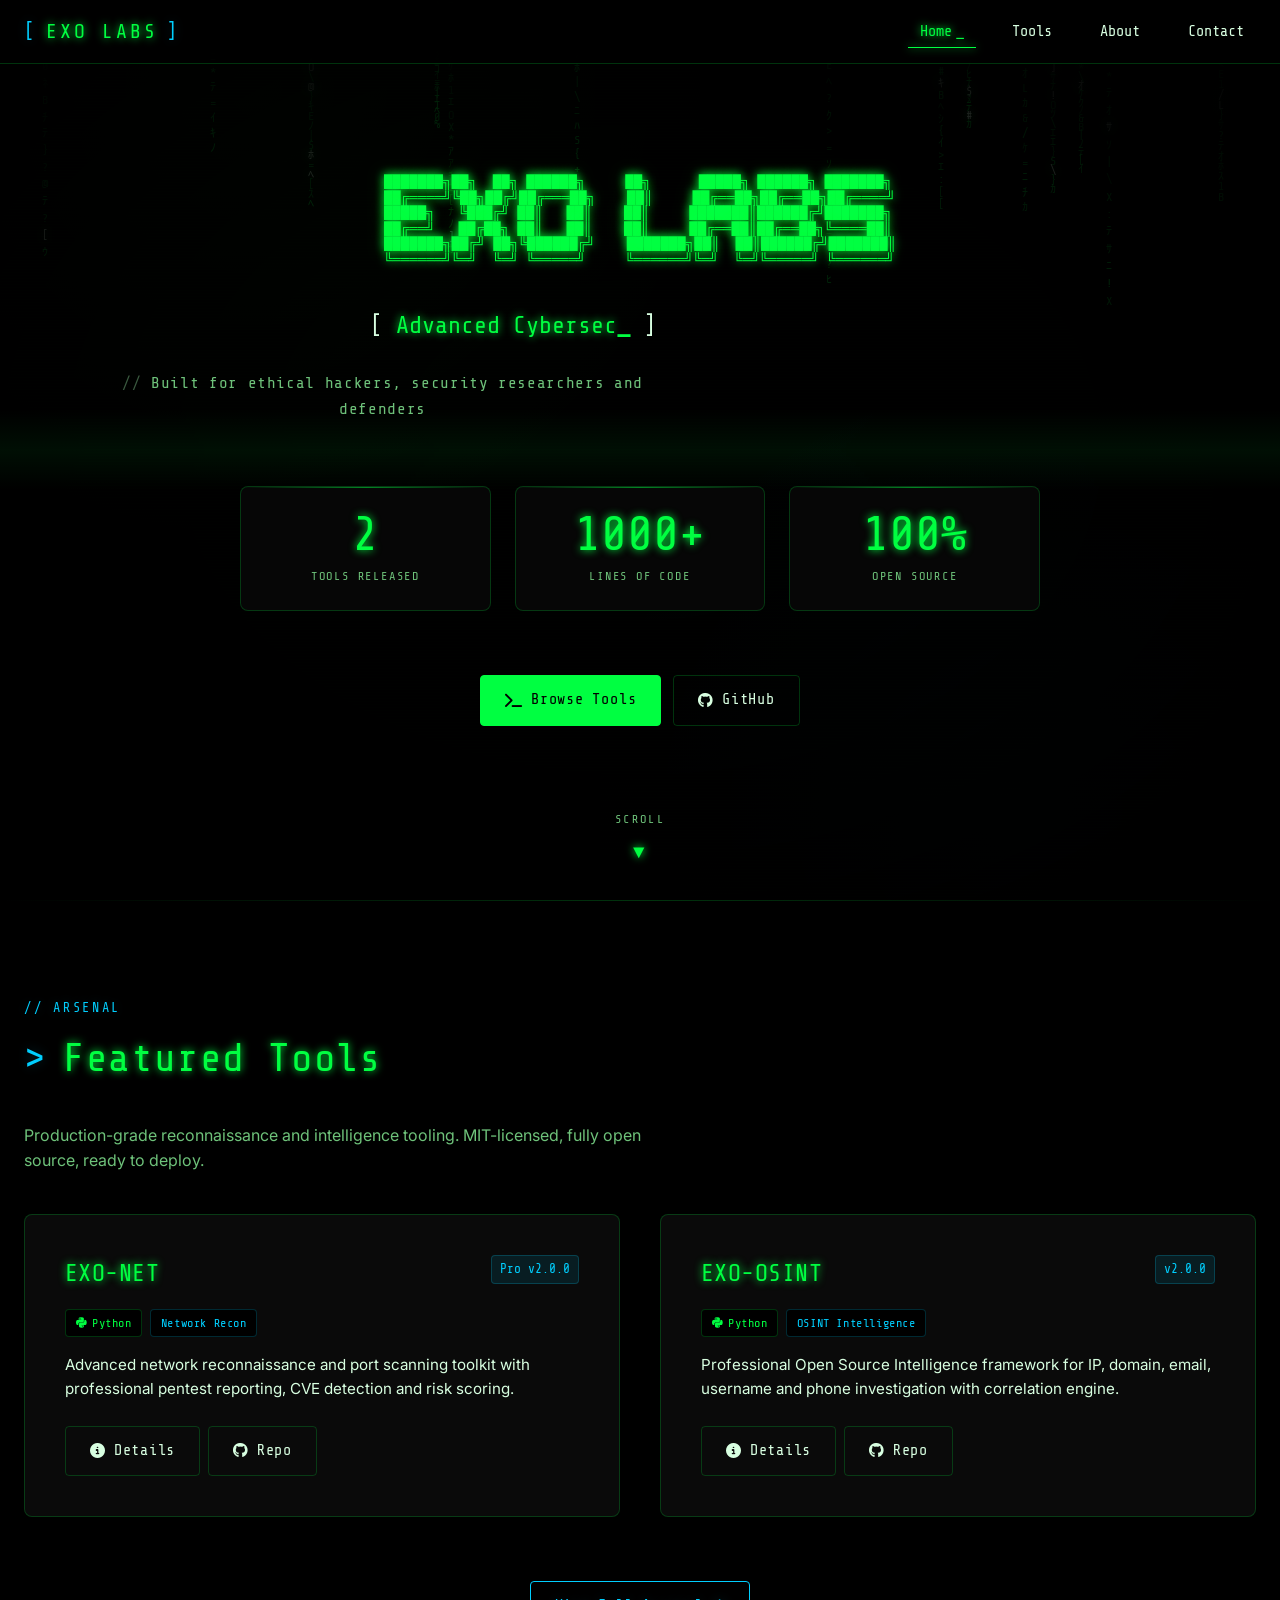
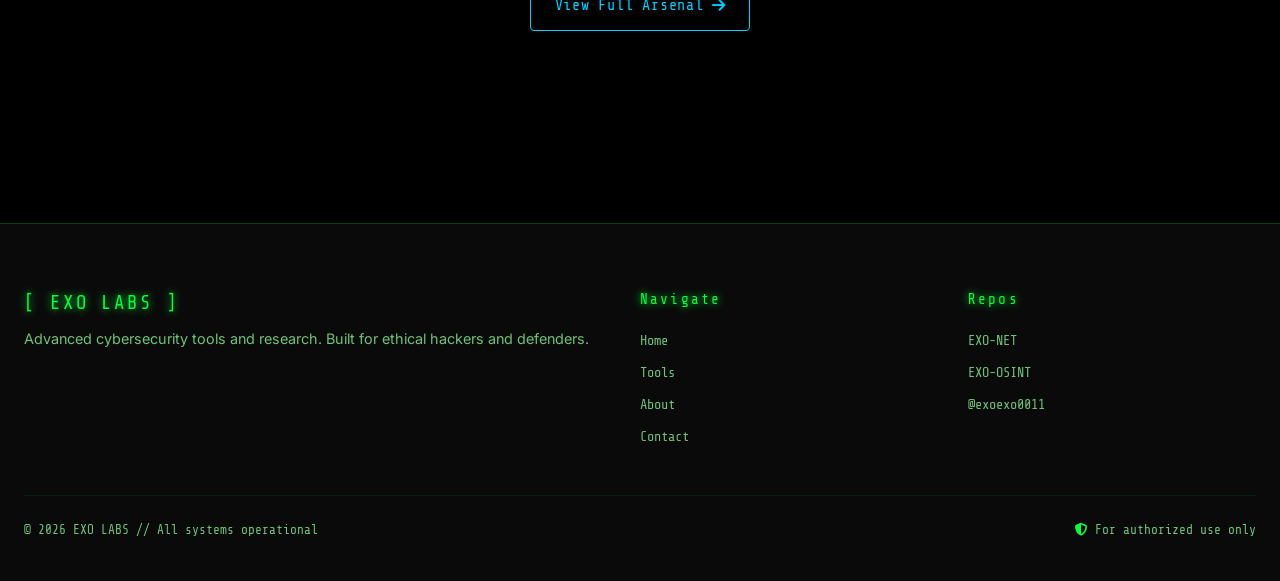
==== index.html @ 73e5dd17 "Initial commit: EXO LABS cybersecurity tools showcase - 4-page static site (index, tools, about, con" ====
<!DOCTYPE html>
<html lang="en">
<head>
  <meta charset="UTF-8" />
  <meta name="viewport" content="width=device-width, initial-scale=1.0" />
  <meta name="description" content="EXO LABS — Advanced cybersecurity tools and research. Open-source pentest, recon and OSINT tooling for ethical hackers and defenders." />
  <meta name="theme-color" content="#000000" />
  <meta name="author" content="EXO LABS" />

  <!-- Open Graph -->
  <meta property="og:title" content="EXO LABS // Advanced Cybersecurity Tools" />
  <meta property="og:description" content="Professional open-source security tools for ethical hackers, researchers and defenders." />
  <meta property="og:type" content="website" />

  <title>EXO LABS // Advanced Cybersecurity Tools &amp; Research</title>

  <!-- Fonts -->
  <link rel="preconnect" href="https://fonts.googleapis.com" />
  <link rel="preconnect" href="https://fonts.gstatic.com" crossorigin />
  <link href="https://fonts.googleapis.com/css2?family=Share+Tech+Mono&family=Inter:wght@400;500;600&display=swap" rel="stylesheet" />

  <!-- Font Awesome -->
  <link rel="stylesheet" href="https://cdnjs.cloudflare.com/ajax/libs/font-awesome/6.5.1/css/all.min.css" />

  <!-- Stylesheets -->
  <link rel="stylesheet" href="css/style.css" />
  <link rel="stylesheet" href="css/animations.css" />
  <link rel="stylesheet" href="css/responsive.css" />

  <link rel="icon" href="data:image/svg+xml,%3Csvg xmlns='http://www.w3.org/2000/svg' viewBox='0 0 100 100'%3E%3Ctext y='.9em' font-size='90' fill='%2300ff41'%3E%E2%96%A0%3C/text%3E%3C/svg%3E" />
</head>
<body data-page="home">

  <!-- Scroll progress -->
  <div class="scroll-progress" id="scroll-progress"></div>

  <!-- Navigation -->
  <nav class="nav" id="nav" aria-label="Primary">
    <div class="nav-container">
      <a href="index.html" class="nav-logo" aria-label="EXO LABS home">
        <span class="bracket">[</span>EXO LABS<span class="bracket">]</span>
      </a>
      <button class="nav-toggle" id="nav-toggle" aria-label="Toggle navigation menu" aria-expanded="false" aria-controls="nav-links">
        <span></span><span></span><span></span>
      </button>
      <ul class="nav-links" id="nav-links" role="menubar">
        <li role="none"><a href="index.html" class="nav-link active" role="menuitem">Home</a></li>
        <li role="none"><a href="tools.html" class="nav-link" role="menuitem">Tools</a></li>
        <li role="none"><a href="about.html" class="nav-link" role="menuitem">About</a></li>
        <li role="none"><a href="contact.html" class="nav-link" role="menuitem">Contact</a></li>
      </ul>
    </div>
  </nav>

  <main>
    <!-- HERO -->
    <section class="hero" aria-labelledby="hero-heading">
      <canvas id="matrix-canvas" aria-hidden="true"></canvas>
      <div class="hero-overlay" aria-hidden="true"></div>

      <div class="hero-content">
        <h1 class="visually-hidden" id="hero-heading" style="position:absolute;width:1px;height:1px;overflow:hidden;clip:rect(0 0 0 0);">EXO LABS — Advanced Cybersecurity Tools and Research</h1>

        <pre class="ascii-logo slide-up" aria-hidden="true">
███████╗██╗  ██╗ ██████╗     ██╗      █████╗ ██████╗ ███████╗
██╔════╝╚██╗██╔╝██╔═══██╗    ██║     ██╔══██╗██╔══██╗██╔════╝
█████╗   ╚███╔╝ ██║   ██║    ██║     ███████║██████╔╝███████╗
██╔══╝   ██╔██╗ ██║   ██║    ██║     ██╔══██║██╔══██╗╚════██║
███████╗██╔╝ ██╗╚██████╔╝    ███████╗██║  ██║██████╔╝███████║
╚══════╝╚═╝  ╚═╝ ╚═════╝     ╚══════╝╚═╝  ╚═╝╚═════╝ ╚══════╝</pre>

        <h2 class="ascii-logo-fallback" aria-hidden="true">EXO LABS</h2>

        <p class="hero-tagline slide-up delay-2">
          [&nbsp;<span class="typed-text" data-typed data-text="Advanced Cybersecurity Tools &amp; Research"></span><span class="cursor">_</span>&nbsp;]
        </p>

        <p class="hero-subtagline slide-up delay-3">
          <span class="comment">//</span> Built for ethical hackers, security researchers and defenders
        </p>

        <div class="stats slide-up delay-4" role="list">
          <div class="stat" role="listitem">
            <span class="stat-value" data-counter data-target="2" data-suffix="">0</span>
            <span class="stat-label">Tools Released</span>
          </div>
          <div class="stat" role="listitem">
            <span class="stat-value" data-counter data-target="1000" data-suffix="+">0</span>
            <span class="stat-label">Lines of Code</span>
          </div>
          <div class="stat" role="listitem">
            <span class="stat-value" data-counter data-target="100" data-suffix="%">0</span>
            <span class="stat-label">Open Source</span>
          </div>
        </div>

        <div class="slide-up delay-5" style="display:flex; gap:0.75rem; justify-content:center; flex-wrap:wrap;">
          <a href="tools.html" class="btn btn-primary">
            <i class="fa-solid fa-terminal" aria-hidden="true"></i> Browse Tools
          </a>
          <a href="https://github.com/exoexo0011" target="_blank" rel="noopener noreferrer" class="btn btn-ghost">
            <i class="fa-brands fa-github" aria-hidden="true"></i> GitHub
          </a>
        </div>
      </div>

      <a href="#featured" class="scroll-indicator" aria-label="Scroll to featured tools">
        Scroll
        <span class="scroll-indicator-arrow" aria-hidden="true">▼</span>
      </a>
    </section>

    <div class="section-divider"></div>

    <!-- FEATURED TOOLS -->
    <section class="featured-tools" id="featured" aria-labelledby="featured-heading">
      <div class="container">
        <span class="section-eyebrow reveal">// Arsenal</span>
        <h2 class="section-title reveal" id="featured-heading">Featured Tools</h2>
        <p class="reveal" style="color:var(--text-muted); margin-bottom: var(--space-lg);">
          Production-grade reconnaissance and intelligence tooling. MIT-licensed, fully open source, ready to deploy.
        </p>

        <div class="featured-grid">
          <article class="featured-card reveal delay-1">
            <div class="featured-card-header">
              <h3 class="featured-card-title">EXO-NET</h3>
              <span class="featured-card-version">Pro v2.0.0</span>
            </div>
            <div class="tool-badges" style="margin-bottom: var(--space-sm);">
              <span class="badge badge-primary"><i class="fa-brands fa-python" aria-hidden="true"></i> Python</span>
              <span class="badge badge-secondary">Network Recon</span>
            </div>
            <p class="featured-card-desc">
              Advanced network reconnaissance and port scanning toolkit with professional pentest reporting, CVE detection and risk scoring.
            </p>
            <div style="display:flex; gap:0.5rem; flex-wrap:wrap;">
              <a class="btn btn-ghost" href="tools.html#exo-net">
                <i class="fa-solid fa-circle-info" aria-hidden="true"></i> Details
              </a>
              <a class="btn btn-ghost" href="https://github.com/exoexo0011/EXO-NET" target="_blank" rel="noopener noreferrer">
                <i class="fa-brands fa-github" aria-hidden="true"></i> Repo
              </a>
            </div>
          </article>

          <article class="featured-card reveal delay-2">
            <div class="featured-card-header">
              <h3 class="featured-card-title">EXO-OSINT</h3>
              <span class="featured-card-version">v2.0.0</span>
            </div>
            <div class="tool-badges" style="margin-bottom: var(--space-sm);">
              <span class="badge badge-primary"><i class="fa-brands fa-python" aria-hidden="true"></i> Python</span>
              <span class="badge badge-secondary">OSINT Intelligence</span>
            </div>
            <p class="featured-card-desc">
              Professional Open Source Intelligence framework for IP, domain, email, username and phone investigation with correlation engine.
            </p>
            <div style="display:flex; gap:0.5rem; flex-wrap:wrap;">
              <a class="btn btn-ghost" href="tools.html#exo-osint">
                <i class="fa-solid fa-circle-info" aria-hidden="true"></i> Details
              </a>
              <a class="btn btn-ghost" href="https://github.com/exoexo0011/EXO-OSINT" target="_blank" rel="noopener noreferrer">
                <i class="fa-brands fa-github" aria-hidden="true"></i> Repo
              </a>
            </div>
          </article>
        </div>

        <div class="reveal" style="text-align:center; margin-top: var(--space-xl);">
          <a href="tools.html" class="btn btn-secondary">
            View Full Arsenal <i class="fa-solid fa-arrow-right" aria-hidden="true"></i>
          </a>
        </div>
      </div>
    </section>
  </main>

  <!-- Footer -->
  <footer class="footer">
    <div class="container">
      <div class="footer-grid">
        <div>
          <div class="footer-brand">[ EXO LABS ]</div>
          <p style="color: var(--text-muted); font-size: 0.9rem; margin-bottom: 0.5rem;">
            Advanced cybersecurity tools and research. Built for ethical hackers and defenders.
          </p>
        </div>
        <div>
          <h4>Navigate</h4>
          <ul>
            <li><a href="index.html">Home</a></li>
            <li><a href="tools.html">Tools</a></li>
            <li><a href="about.html">About</a></li>
            <li><a href="contact.html">Contact</a></li>
          </ul>
        </div>
        <div>
          <h4>Repos</h4>
          <ul>
            <li><a href="https://github.com/exoexo0011/EXO-NET" target="_blank" rel="noopener noreferrer">EXO-NET</a></li>
            <li><a href="https://github.com/exoexo0011/EXO-OSINT" target="_blank" rel="noopener noreferrer">EXO-OSINT</a></li>
            <li><a href="https://github.com/exoexo0011" target="_blank" rel="noopener noreferrer">@exoexo0011</a></li>
          </ul>
        </div>
      </div>
      <div class="footer-bottom">
        <span>&copy; <span id="year">2026</span> EXO LABS // All systems operational</span>
        <span><i class="fa-solid fa-shield-halved" aria-hidden="true" style="color: var(--primary);"></i> For authorized use only</span>
      </div>
    </div>
  </footer>

  <!-- Back to top -->
  <button class="back-to-top" id="back-to-top" aria-label="Back to top" title="Back to top">
    <i class="fa-solid fa-chevron-up" aria-hidden="true"></i>
  </button>

  <!-- Scripts -->
  <script src="js/matrix.js" defer></script>
  <script src="js/typing.js" defer></script>
  <script src="js/animations.js" defer></script>
  <script src="js/main.js" defer></script>
</body>
</html>
---- css/style.css ----
/* ============================================
   EXO LABS - Core Stylesheet
   Cyberpunk Cybersecurity Showcase
   ============================================ */

:root {
  /* Color Tokens */
  --bg: #000000;
  --bg-elev: #0a0a0a;
  --bg-elev-2: #0f0f0f;
  --primary: #00ff41;
  --primary-dim: #00ff4133;
  --primary-soft: #00ff411a;
  --secondary: #00cfff;
  --secondary-dim: #00cfff33;
  --danger: #ff003c;
  --warning: #ffe600;
  --text: #d8ffe1;
  --text-muted: #6ec27a;
  --text-faint: #3a5a3f;
  --border: #00ff4133;
  --border-soft: #00ff4118;

  /* Typography */
  --font-mono: 'Share Tech Mono', 'JetBrains Mono', 'Courier New', monospace;
  --font-body: 'Inter', 'Roboto', system-ui, -apple-system, sans-serif;

  /* Spacing */
  --space-xs: 0.5rem;
  --space-sm: 1rem;
  --space-md: 1.5rem;
  --space-lg: 2.5rem;
  --space-xl: 4rem;
  --space-2xl: 6rem;

  /* Effects */
  --glow-sm: 0 0 8px var(--primary);
  --glow-md: 0 0 16px var(--primary-dim);
  --glow-lg: 0 0 28px var(--primary-dim);
  --glow-cyan: 0 0 12px var(--secondary-dim);
  --glow-danger: 0 0 12px #ff003c66;

  --radius-sm: 4px;
  --radius-md: 8px;

  --transition-fast: 150ms ease;
  --transition-base: 250ms ease;
  --transition-slow: 500ms ease;

  /* Layout */
  --container-max: 1280px;
  --nav-height: 64px;
}

/* ============================================
   Reset & Base
   ============================================ */
*,
*::before,
*::after {
  box-sizing: border-box;
  margin: 0;
  padding: 0;
}

html {
  scroll-behavior: smooth;
  scroll-padding-top: var(--nav-height);
}

body {
  font-family: var(--font-body);
  background: var(--bg);
  color: var(--text);
  line-height: 1.6;
  overflow-x: hidden;
  min-height: 100vh;
  -webkit-font-smoothing: antialiased;
  -moz-osx-font-smoothing: grayscale;
}

/* Background grain overlay for atmosphere */
body::before {
  content: "";
  position: fixed;
  inset: 0;
  pointer-events: none;
  z-index: 1;
  background-image:
    radial-gradient(circle at 20% 10%, rgba(0, 255, 65, 0.04), transparent 40%),
    radial-gradient(circle at 80% 90%, rgba(0, 207, 255, 0.03), transparent 40%);
}

/* Subtle scanline overlay */
body::after {
  content: "";
  position: fixed;
  inset: 0;
  pointer-events: none;
  z-index: 2;
  background: repeating-linear-gradient(
    0deg,
    rgba(0, 255, 65, 0.025) 0px,
    rgba(0, 255, 65, 0.025) 1px,
    transparent 1px,
    transparent 3px
  );
  opacity: 0.5;
}

img,
svg {
  max-width: 100%;
  display: block;
}

a {
  color: var(--primary);
  text-decoration: none;
  transition: color var(--transition-fast), text-shadow var(--transition-fast);
}

a:hover {
  color: var(--primary);
  text-shadow: var(--glow-sm);
}

a:focus-visible,
button:focus-visible {
  outline: 2px solid var(--primary);
  outline-offset: 3px;
  border-radius: var(--radius-sm);
}

ul {
  list-style: none;
}

button {
  font-family: inherit;
  cursor: pointer;
  background: none;
  border: none;
  color: inherit;
}

::selection {
  background: var(--primary);
  color: var(--bg);
}

/* ============================================
   Typography
   ============================================ */
h1, h2, h3, h4, h5, h6,
.mono {
  font-family: var(--font-mono);
  font-weight: 400;
  letter-spacing: 0.02em;
  color: var(--primary);
  text-shadow: var(--glow-sm);
}

h1 { font-size: clamp(2rem, 5vw, 3.5rem); line-height: 1.1; }
h2 { font-size: clamp(1.5rem, 3.5vw, 2.5rem); line-height: 1.2; }
h3 { font-size: clamp(1.2rem, 2.5vw, 1.6rem); }
h4 { font-size: 1.1rem; }

.section-title {
  display: inline-flex;
  align-items: center;
  gap: var(--space-sm);
  margin-bottom: var(--space-lg);
  position: relative;
}

.section-title::before {
  content: ">";
  color: var(--secondary);
  text-shadow: var(--glow-cyan);
}

.section-eyebrow {
  font-family: var(--font-mono);
  font-size: 0.85rem;
  color: var(--secondary);
  letter-spacing: 0.2em;
  text-transform: uppercase;
  margin-bottom: var(--space-sm);
  display: block;
  text-shadow: var(--glow-cyan);
}

p {
  color: var(--text);
  max-width: 65ch;
}

code, .code-inline {
  font-family: var(--font-mono);
  background: var(--bg-elev);
  padding: 0.15em 0.45em;
  border: 1px solid var(--border);
  border-radius: var(--radius-sm);
  color: var(--primary);
  font-size: 0.9em;
}

/* ============================================
   Layout
   ============================================ */
.container {
  width: 100%;
  max-width: var(--container-max);
  margin: 0 auto;
  padding: 0 var(--space-md);
  position: relative;
  z-index: 3;
}

main {
  position: relative;
  z-index: 3;
}

section {
  padding: var(--space-2xl) 0;
  position: relative;
}

.section-divider {
  height: 1px;
  background: linear-gradient(90deg, transparent, var(--border), transparent);
  margin: 0;
}

/* ============================================
   Navigation
   ============================================ */
.nav {
  position: fixed;
  top: 0;
  left: 0;
  right: 0;
  height: var(--nav-height);
  z-index: 100;
  background: rgba(0, 0, 0, 0.6);
  backdrop-filter: blur(12px) saturate(180%);
  -webkit-backdrop-filter: blur(12px) saturate(180%);
  border-bottom: 1px solid var(--border);
  transition: border-color var(--transition-base), background var(--transition-base);
}

.nav.scrolled {
  background: rgba(0, 0, 0, 0.85);
  border-bottom-color: var(--primary-dim);
  box-shadow: 0 0 30px rgba(0, 255, 65, 0.08);
}

.nav-container {
  height: 100%;
  display: flex;
  align-items: center;
  justify-content: space-between;
  max-width: var(--container-max);
  margin: 0 auto;
  padding: 0 var(--space-md);
}

.nav-logo {
  font-family: var(--font-mono);
  font-size: 1.25rem;
  color: var(--primary);
  text-shadow: var(--glow-sm);
  letter-spacing: 0.15em;
  display: flex;
  align-items: center;
  gap: 0.5rem;
  font-weight: 400;
}

.nav-logo .bracket {
  color: var(--secondary);
  text-shadow: var(--glow-cyan);
}

.nav-logo:hover {
  animation: glitch 0.4s steps(2, end);
}

.nav-links {
  display: flex;
  align-items: center;
  gap: var(--space-md);
}

.nav-link {
  font-family: var(--font-mono);
  font-size: 0.95rem;
  color: var(--text);
  padding: 0.5rem 0.75rem;
  border-radius: var(--radius-sm);
  position: relative;
  transition: color var(--transition-fast);
}

.nav-link::before {
  content: "";
  position: absolute;
  left: 50%;
  bottom: 0;
  width: 0;
  height: 1px;
  background: var(--primary);
  box-shadow: var(--glow-sm);
  transition: width var(--transition-base), left var(--transition-base);
}

.nav-link:hover,
.nav-link.active {
  color: var(--primary);
  text-shadow: var(--glow-sm);
}

.nav-link:hover::before,
.nav-link.active::before {
  width: 100%;
  left: 0;
}

.nav-link.active::after {
  content: "_";
  margin-left: 4px;
  animation: blink 1s step-end infinite;
}

.nav-toggle {
  display: none;
  width: 40px;
  height: 40px;
  position: relative;
  z-index: 101;
}

.nav-toggle span {
  display: block;
  width: 24px;
  height: 2px;
  background: var(--primary);
  margin: 5px auto;
  transition: transform var(--transition-base), opacity var(--transition-base);
  box-shadow: var(--glow-sm);
}

.nav-toggle.active span:nth-child(1) {
  transform: translateY(7px) rotate(45deg);
}

.nav-toggle.active span:nth-child(2) {
  opacity: 0;
}

.nav-toggle.active span:nth-child(3) {
  transform: translateY(-7px) rotate(-45deg);
}

/* ============================================
   Buttons
   ============================================ */
.btn {
  display: inline-flex;
  align-items: center;
  gap: 0.5rem;
  padding: 0.75rem 1.5rem;
  font-family: var(--font-mono);
  font-size: 0.95rem;
  letter-spacing: 0.05em;
  border: 1px solid var(--primary);
  background: transparent;
  color: var(--primary);
  border-radius: var(--radius-sm);
  cursor: pointer;
  transition: all var(--transition-base);
  position: relative;
  overflow: hidden;
  text-shadow: var(--glow-sm);
}

.btn::before {
  content: "";
  position: absolute;
  inset: 0;
  background: linear-gradient(90deg, transparent, var(--primary-soft), transparent);
  transform: translateX(-100%);
  transition: transform var(--transition-slow);
}

.btn:hover {
  background: var(--primary-soft);
  box-shadow: 0 0 20px var(--primary-dim), inset 0 0 20px var(--primary-soft);
  transform: translateY(-2px);
}

.btn:hover::before {
  transform: translateX(100%);
}

.btn-primary {
  background: var(--primary);
  color: var(--bg);
  text-shadow: none;
}

.btn-primary:hover {
  background: var(--primary);
  color: var(--bg);
  box-shadow: 0 0 30px var(--primary), 0 0 60px var(--primary-dim);
  text-shadow: none;
}

.btn-secondary {
  border-color: var(--secondary);
  color: var(--secondary);
  text-shadow: var(--glow-cyan);
}

.btn-secondary:hover {
  background: rgba(0, 207, 255, 0.1);
  box-shadow: 0 0 20px var(--secondary-dim);
}

.btn-ghost {
  border-color: var(--border);
  color: var(--text);
  text-shadow: none;
}

.btn-ghost:hover {
  border-color: var(--primary);
  color: var(--primary);
  text-shadow: var(--glow-sm);
}

/* ============================================
   Hero Section
   ============================================ */
.hero {
  min-height: 100vh;
  display: flex;
  align-items: center;
  justify-content: center;
  position: relative;
  padding: var(--nav-height) var(--space-md) var(--space-xl);
  overflow: hidden;
}

#matrix-canvas {
  position: absolute;
  inset: 0;
  width: 100%;
  height: 100%;
  z-index: 0;
  opacity: 0.4;
}

.hero-overlay {
  position: absolute;
  inset: 0;
  background:
    radial-gradient(ellipse at center, transparent 0%, rgba(0, 0, 0, 0.7) 70%, var(--bg) 100%);
  z-index: 1;
  pointer-events: none;
}

.hero-content {
  position: relative;
  z-index: 3;
  text-align: center;
  max-width: 1100px;
  width: 100%;
}

.ascii-logo {
  font-family: var(--font-mono);
  font-size: clamp(0.35rem, 1.1vw, 0.95rem);
  line-height: 1.1;
  color: var(--primary);
  text-shadow: 0 0 10px var(--primary), 0 0 20px var(--primary-dim);
  white-space: pre;
  margin: 0 auto var(--space-lg);
  display: inline-block;
  text-align: left;
  cursor: default;
  transition: transform var(--transition-base);
  user-select: none;
}

.ascii-logo:hover {
  animation: glitch 0.5s steps(3, end) infinite;
}

.hero-tagline {
  font-family: var(--font-mono);
  font-size: clamp(1rem, 2.2vw, 1.5rem);
  color: var(--text);
  margin-bottom: var(--space-sm);
  min-height: 2em;
}

.hero-tagline .typed-text {
  color: var(--primary);
  text-shadow: var(--glow-sm);
}

.hero-tagline .cursor {
  display: inline-block;
  color: var(--primary);
  animation: blink 1s step-end infinite;
  font-weight: bold;
}

.hero-subtagline {
  font-family: var(--font-mono);
  color: var(--text-muted);
  font-size: clamp(0.85rem, 1.4vw, 1rem);
  margin-bottom: var(--space-xl);
  letter-spacing: 0.04em;
}

.hero-subtagline .comment {
  color: var(--text-faint);
}

/* Stat counters */
.stats {
  display: grid;
  grid-template-columns: repeat(3, 1fr);
  gap: var(--space-md);
  max-width: 800px;
  margin: 0 auto var(--space-xl);
}

.stat {
  padding: var(--space-md);
  background: rgba(10, 10, 10, 0.6);
  border: 1px solid var(--border);
  border-radius: var(--radius-md);
  backdrop-filter: blur(8px);
  transition: all var(--transition-base);
  position: relative;
  overflow: hidden;
}

.stat::before {
  content: "";
  position: absolute;
  top: 0;
  left: 0;
  width: 100%;
  height: 1px;
  background: linear-gradient(90deg, transparent, var(--primary), transparent);
  opacity: 0.5;
}

.stat:hover {
  border-color: var(--primary);
  box-shadow: 0 0 20px var(--primary-dim);
  transform: translateY(-2px);
}

.stat-value {
  font-family: var(--font-mono);
  font-size: clamp(2rem, 5vw, 3rem);
  color: var(--primary);
  text-shadow: var(--glow-sm);
  display: block;
  line-height: 1;
}

.stat-label {
  font-family: var(--font-mono);
  font-size: 0.75rem;
  color: var(--text-muted);
  letter-spacing: 0.15em;
  text-transform: uppercase;
  margin-top: 0.5rem;
  display: block;
}

/* Scroll indicator */
.scroll-indicator {
  position: absolute;
  bottom: 2rem;
  left: 50%;
  transform: translateX(-50%);
  font-family: var(--font-mono);
  font-size: 0.75rem;
  color: var(--text-muted);
  letter-spacing: 0.2em;
  text-transform: uppercase;
  text-align: center;
  z-index: 4;
  animation: pulse-down 2s ease-in-out infinite;
}

.scroll-indicator-arrow {
  display: block;
  margin-top: 0.5rem;
  font-size: 1.2rem;
  color: var(--primary);
  text-shadow: var(--glow-sm);
}

/* ============================================
   Featured Tools
   ============================================ */
.featured-tools {
  padding: var(--space-2xl) 0;
}

.featured-grid {
  display: grid;
  grid-template-columns: repeat(auto-fit, minmax(320px, 1fr));
  gap: var(--space-lg);
  margin-top: var(--space-lg);
}

.featured-card {
  padding: var(--space-lg);
  background: var(--bg-elev);
  border: 1px solid var(--border);
  border-radius: var(--radius-md);
  position: relative;
  transition: all var(--transition-base);
  overflow: hidden;
}

.featured-card::before {
  content: "";
  position: absolute;
  top: 0;
  left: -100%;
  width: 100%;
  height: 100%;
  background: linear-gradient(
    90deg,
    transparent,
    var(--primary-soft),
    transparent
  );
  transition: left 600ms ease;
}

.featured-card:hover {
  border-color: var(--primary);
  box-shadow: 0 0 30px var(--primary-dim);
  transform: translateY(-4px);
}

.featured-card:hover::before {
  left: 100%;
}

.featured-card-header {
  display: flex;
  justify-content: space-between;
  align-items: flex-start;
  margin-bottom: var(--space-sm);
}

.featured-card-title {
  font-size: 1.5rem;
  margin: 0;
}

.featured-card-version {
  font-family: var(--font-mono);
  font-size: 0.8rem;
  color: var(--secondary);
  background: rgba(0, 207, 255, 0.1);
  padding: 0.2rem 0.5rem;
  border-radius: var(--radius-sm);
  border: 1px solid var(--secondary-dim);
}

.featured-card-desc {
  color: var(--text);
  margin-bottom: var(--space-md);
  font-size: 0.95rem;
}

/* ============================================
   Tools Page
   ============================================ */
.page-header {
  padding: calc(var(--nav-height) + var(--space-xl)) 0 var(--space-lg);
  text-align: center;
  position: relative;
}

.page-header::after {
  content: "";
  display: block;
  width: 80px;
  height: 2px;
  background: var(--primary);
  box-shadow: var(--glow-sm);
  margin: var(--space-md) auto 0;
}

.page-header h1 {
  margin-bottom: var(--space-sm);
}

.page-header p {
  margin: 0 auto;
  color: var(--text-muted);
  font-family: var(--font-mono);
}

.tools-grid {
  display: grid;
  grid-template-columns: 1fr;
  gap: var(--space-xl);
  padding-bottom: var(--space-2xl);
}

@media (min-width: 1024px) {
  .tools-grid {
    grid-template-columns: repeat(2, 1fr);
  }
}

.tool-card {
  background: var(--bg-elev);
  border: 1px solid var(--border);
  border-radius: var(--radius-md);
  overflow: hidden;
  transition: all var(--transition-base);
  display: flex;
  flex-direction: column;
  position: relative;
}

.tool-card:hover {
  border-color: var(--primary);
  box-shadow: 0 0 30px var(--primary-dim), 0 0 60px rgba(0, 255, 65, 0.05);
  transform: translateY(-4px);
}

.tool-card-head {
  padding: var(--space-md) var(--space-lg);
  border-bottom: 1px solid var(--border-soft);
  background: linear-gradient(180deg, rgba(0, 255, 65, 0.04), transparent);
}

.tool-badges {
  display: flex;
  gap: 0.5rem;
  margin-bottom: var(--space-sm);
  flex-wrap: wrap;
}

.badge {
  display: inline-flex;
  align-items: center;
  gap: 0.3rem;
  font-family: var(--font-mono);
  font-size: 0.75rem;
  padding: 0.2rem 0.6rem;
  border-radius: var(--radius-sm);
  border: 1px solid var(--border);
  background: var(--bg);
  color: var(--text-muted);
  letter-spacing: 0.05em;
}

.badge-primary {
  border-color: var(--primary-dim);
  color: var(--primary);
}

.badge-secondary {
  border-color: var(--secondary-dim);
  color: var(--secondary);
}

.badge-warning {
  border-color: rgba(255, 230, 0, 0.4);
  color: var(--warning);
}

.tool-name-row {
  display: flex;
  justify-content: space-between;
  align-items: baseline;
  flex-wrap: wrap;
  gap: 0.5rem;
}

.tool-name {
  font-size: 2rem;
  margin: 0;
  letter-spacing: 0.05em;
}

.tool-version {
  font-family: var(--font-mono);
  font-size: 0.85rem;
  color: var(--secondary);
  text-shadow: var(--glow-cyan);
}

.tool-desc {
  color: var(--text);
  margin-top: var(--space-sm);
  font-size: 0.95rem;
  line-height: 1.6;
}

.tool-card-body {
  padding: var(--space-lg);
  flex: 1;
}

.tool-features {
  display: grid;
  grid-template-columns: 1fr;
  gap: 0.5rem;
  margin-bottom: var(--space-lg);
}

@media (min-width: 480px) {
  .tool-features {
    grid-template-columns: 1fr 1fr;
  }
}

.tool-features li {
  font-family: var(--font-mono);
  font-size: 0.85rem;
  color: var(--text);
  padding: 0.4rem 0;
  display: flex;
  align-items: flex-start;
  gap: 0.5rem;
}

.tool-features li::before {
  content: "▸";
  color: var(--primary);
  text-shadow: var(--glow-sm);
  flex-shrink: 0;
}

/* Terminal preview */
.terminal {
  background: #050505;
  border: 1px solid var(--border);
  border-radius: var(--radius-md);
  overflow: hidden;
  margin: var(--space-md) 0;
  font-family: var(--font-mono);
  font-size: 0.82rem;
}

.terminal-header {
  display: flex;
  align-items: center;
  gap: 0.5rem;
  padding: 0.6rem 0.9rem;
  background: #0d0d0d;
  border-bottom: 1px solid var(--border-soft);
}

.terminal-dot {
  width: 10px;
  height: 10px;
  border-radius: 50%;
  background: #333;
}

.terminal-dot.red { background: #ff5f56; }
.terminal-dot.yellow { background: #ffbd2e; }
.terminal-dot.green { background: #27c93f; }

.terminal-title {
  margin-left: auto;
  font-size: 0.75rem;
  color: var(--text-muted);
  letter-spacing: 0.1em;
}

.terminal-body {
  padding: var(--space-md);
  color: var(--text);
  line-height: 1.7;
  min-height: 200px;
  white-space: pre-wrap;
  word-break: break-word;
}

.terminal-body .prompt { color: var(--primary); }
.terminal-body .cmd { color: var(--text); }
.terminal-body .output { color: var(--text-muted); }
.terminal-body .ok { color: var(--primary); }
.terminal-body .warn { color: var(--warning); }
.terminal-body .err { color: var(--danger); }
.terminal-body .info { color: var(--secondary); }

.terminal-cursor {
  display: inline-block;
  width: 8px;
  height: 1em;
  background: var(--primary);
  vertical-align: text-bottom;
  animation: blink 1s step-end infinite;
  box-shadow: var(--glow-sm);
}

/* Install command box */
.install-box {
  display: flex;
  align-items: center;
  gap: 0.5rem;
  background: #050505;
  border: 1px solid var(--border);
  border-radius: var(--radius-sm);
  padding: 0.5rem 0.75rem;
  margin: var(--space-sm) 0 var(--space-lg);
  font-family: var(--font-mono);
  font-size: 0.85rem;
  overflow: hidden;
}

.install-box .prompt {
  color: var(--primary);
  flex-shrink: 0;
}

.install-box code {
  background: transparent;
  border: none;
  padding: 0;
  color: var(--text);
  flex: 1;
  overflow-x: auto;
  white-space: nowrap;
}

.copy-btn {
  flex-shrink: 0;
  padding: 0.25rem 0.6rem;
  border: 1px solid var(--border);
  border-radius: var(--radius-sm);
  font-family: var(--font-mono);
  font-size: 0.75rem;
  color: var(--text-muted);
  background: var(--bg);
  transition: all var(--transition-fast);
  letter-spacing: 0.1em;
}

.copy-btn:hover {
  color: var(--primary);
  border-color: var(--primary);
  box-shadow: var(--glow-sm);
}

.copy-btn.copied {
  color: var(--primary);
  border-color: var(--primary);
}

.tool-actions {
  display: flex;
  gap: 0.75rem;
  flex-wrap: wrap;
}

/* ============================================
   About Page
   ============================================ */
.about-grid {
  display: grid;
  grid-template-columns: 1fr;
  gap: var(--space-xl);
}

@media (min-width: 900px) {
  .about-grid {
    grid-template-columns: 2fr 1fr;
  }
}

.about-card {
  background: var(--bg-elev);
  border: 1px solid var(--border);
  border-radius: var(--radius-md);
  padding: var(--space-lg);
  transition: border-color var(--transition-base);
}

.about-card:hover {
  border-color: var(--primary-dim);
}

.mission-statement {
  font-family: var(--font-mono);
  font-size: 1.1rem;
  color: var(--primary);
  text-shadow: var(--glow-sm);
  border-left: 2px solid var(--primary);
  padding: var(--space-sm) var(--space-md);
  margin: var(--space-md) 0;
  background: var(--primary-soft);
}

.tech-stack {
  display: flex;
  flex-wrap: wrap;
  gap: 0.5rem;
  margin-top: var(--space-md);
}

.tech-pill {
  font-family: var(--font-mono);
  font-size: 0.85rem;
  padding: 0.4rem 0.8rem;
  border: 1px solid var(--border);
  border-radius: var(--radius-sm);
  color: var(--text);
  background: var(--bg);
  transition: all var(--transition-fast);
}

.tech-pill:hover {
  border-color: var(--primary);
  color: var(--primary);
  text-shadow: var(--glow-sm);
  box-shadow: var(--glow-md);
}

/* Timeline */
.timeline {
  position: relative;
  padding-left: var(--space-md);
  margin-top: var(--space-lg);
}

.timeline::before {
  content: "";
  position: absolute;
  left: 0;
  top: 0;
  bottom: 0;
  width: 1px;
  background: linear-gradient(180deg, var(--primary), transparent);
  box-shadow: var(--glow-sm);
}

.timeline-item {
  position: relative;
  padding: 0 0 var(--space-lg) var(--space-md);
}

.timeline-item::before {
  content: "";
  position: absolute;
  left: -5px;
  top: 6px;
  width: 9px;
  height: 9px;
  border-radius: 50%;
  background: var(--primary);
  box-shadow: var(--glow-sm);
}

.timeline-date {
  font-family: var(--font-mono);
  font-size: 0.8rem;
  color: var(--secondary);
  text-shadow: var(--glow-cyan);
  letter-spacing: 0.1em;
  text-transform: uppercase;
  margin-bottom: 0.25rem;
  display: block;
}

.timeline-title {
  font-size: 1.1rem;
  margin-bottom: 0.25rem;
}

.timeline-desc {
  color: var(--text-muted);
  font-size: 0.9rem;
}

/* Particle canvas */
#particle-canvas {
  position: absolute;
  inset: 0;
  width: 100%;
  height: 100%;
  z-index: 0;
  opacity: 0.4;
  pointer-events: none;
}

/* Disclaimer box */
.disclaimer {
  border: 1px solid var(--danger);
  background: rgba(255, 0, 60, 0.05);
  border-radius: var(--radius-md);
  padding: var(--space-lg);
  margin-top: var(--space-lg);
  position: relative;
  box-shadow: 0 0 20px rgba(255, 0, 60, 0.1);
}

.disclaimer::before {
  content: "";
  position: absolute;
  top: 0;
  left: 0;
  width: 100%;
  height: 1px;
  background: linear-gradient(90deg, transparent, var(--danger), transparent);
}

.disclaimer-title {
  color: var(--danger);
  text-shadow: var(--glow-danger);
  margin-bottom: var(--space-sm);
  display: flex;
  align-items: center;
  gap: 0.5rem;
}

.disclaimer p {
  color: var(--text);
  font-size: 0.95rem;
}

.disclaimer p + p {
  margin-top: 0.5rem;
}

/* ============================================
   Contact Page
   ============================================ */
.contact-grid {
  display: grid;
  grid-template-columns: 1fr;
  gap: var(--space-xl);
}

@media (min-width: 900px) {
  .contact-grid {
    grid-template-columns: 3fr 2fr;
  }
}

.contact-form {
  background: var(--bg-elev);
  border: 1px solid var(--border);
  border-radius: var(--radius-md);
  padding: var(--space-lg);
}

.form-row {
  display: grid;
  gap: var(--space-md);
  margin-bottom: var(--space-md);
}

@media (min-width: 600px) {
  .form-row.cols-2 {
    grid-template-columns: 1fr 1fr;
  }
}

.form-field {
  display: flex;
  flex-direction: column;
}

.form-field label {
  font-family: var(--font-mono);
  font-size: 0.8rem;
  color: var(--text-muted);
  letter-spacing: 0.1em;
  text-transform: uppercase;
  margin-bottom: 0.4rem;
}

.form-field label::before {
  content: "> ";
  color: var(--primary);
}

.form-field input,
.form-field textarea,
.form-field select {
  font-family: var(--font-mono);
  background: var(--bg);
  border: 1px solid var(--border);
  border-radius: var(--radius-sm);
  padding: 0.7rem 0.9rem;
  color: var(--text);
  font-size: 0.95rem;
  transition: all var(--transition-fast);
  width: 100%;
}

.form-field input:focus,
.form-field textarea:focus,
.form-field select:focus {
  outline: none;
  border-color: var(--primary);
  box-shadow: var(--glow-md);
  background: rgba(0, 255, 65, 0.02);
}

.form-field textarea {
  min-height: 140px;
  resize: vertical;
}

.form-status {
  font-family: var(--font-mono);
  font-size: 0.85rem;
  margin-top: var(--space-sm);
  min-height: 1.5em;
}

.form-status.success { color: var(--primary); text-shadow: var(--glow-sm); }
.form-status.error { color: var(--danger); }

.contact-info {
  display: flex;
  flex-direction: column;
  gap: var(--space-md);
}

.contact-link-card {
  display: flex;
  align-items: center;
  gap: var(--space-md);
  padding: var(--space-md);
  background: var(--bg-elev);
  border: 1px solid var(--border);
  border-radius: var(--radius-md);
  transition: all var(--transition-base);
  color: var(--text);
}

.contact-link-card:hover {
  border-color: var(--primary);
  box-shadow: var(--glow-md);
  transform: translateX(4px);
  color: var(--text);
}

.contact-link-card i {
  font-size: 1.5rem;
  color: var(--primary);
  text-shadow: var(--glow-sm);
  width: 32px;
  text-align: center;
}

.contact-link-card .label {
  font-family: var(--font-mono);
  font-size: 0.75rem;
  color: var(--text-muted);
  letter-spacing: 0.15em;
  text-transform: uppercase;
}

.contact-link-card .value {
  font-family: var(--font-mono);
  color: var(--primary);
  font-size: 0.95rem;
}

/* ============================================
   Footer
   ============================================ */
.footer {
  border-top: 1px solid var(--border);
  background: var(--bg-elev);
  padding: var(--space-xl) 0 var(--space-lg);
  position: relative;
  z-index: 3;
  margin-top: var(--space-2xl);
}

.footer-grid {
  display: grid;
  grid-template-columns: 1fr;
  gap: var(--space-lg);
  margin-bottom: var(--space-lg);
}

@media (min-width: 700px) {
  .footer-grid {
    grid-template-columns: 2fr 1fr 1fr;
  }
}

.footer-brand {
  font-family: var(--font-mono);
  color: var(--primary);
  font-size: 1.2rem;
  text-shadow: var(--glow-sm);
  letter-spacing: 0.15em;
  margin-bottom: 0.5rem;
}

.footer h4 {
  font-size: 0.9rem;
  margin-bottom: var(--space-sm);
  letter-spacing: 0.15em;
}

.footer ul li {
  margin-bottom: 0.4rem;
}

.footer ul li a {
  font-family: var(--font-mono);
  color: var(--text-muted);
  font-size: 0.85rem;
}

.footer ul li a:hover {
  color: var(--primary);
}

.footer-bottom {
  padding-top: var(--space-md);
  border-top: 1px solid var(--border-soft);
  display: flex;
  justify-content: space-between;
  align-items: center;
  flex-wrap: wrap;
  gap: var(--space-sm);
  font-family: var(--font-mono);
  font-size: 0.8rem;
  color: var(--text-muted);
}

/* ============================================
   Floating UI
   ============================================ */
.scroll-progress {
  position: fixed;
  top: 0;
  left: 0;
  height: 2px;
  background: linear-gradient(90deg, var(--primary), var(--secondary));
  box-shadow: var(--glow-sm);
  z-index: 200;
  width: 0;
  transition: width 100ms linear;
}

.back-to-top {
  position: fixed;
  bottom: 1.5rem;
  right: 1.5rem;
  width: 44px;
  height: 44px;
  border: 1px solid var(--primary);
  background: rgba(0, 0, 0, 0.7);
  backdrop-filter: blur(8px);
  color: var(--primary);
  border-radius: var(--radius-sm);
  font-family: var(--font-mono);
  font-size: 1.2rem;
  display: flex;
  align-items: center;
  justify-content: center;
  z-index: 50;
  opacity: 0;
  pointer-events: none;
  transform: translateY(10px);
  transition: all var(--transition-base);
  text-shadow: var(--glow-sm);
}

.back-to-top.visible {
  opacity: 1;
  pointer-events: auto;
  transform: translateY(0);
}

.back-to-top:hover {
  background: var(--primary-soft);
  box-shadow: 0 0 20px var(--primary-dim);
  transform: translateY(-2px);
}

/* ============================================
   Reveal-on-scroll utility
   ============================================ */
.reveal {
  opacity: 0;
  transform: translateY(20px);
  transition: opacity 700ms ease, transform 700ms ease;
}

.reveal.visible {
  opacity: 1;
  transform: translateY(0);
}

.reveal.delay-1 { transition-delay: 80ms; }
.reveal.delay-2 { transition-delay: 160ms; }
.reveal.delay-3 { transition-delay: 240ms; }
.reveal.delay-4 { transition-delay: 320ms; }

/* Print */
@media print {
  .nav, .scroll-progress, .back-to-top, #matrix-canvas, #particle-canvas {
    display: none !important;
  }
}
---- css/animations.css ----
/* ============================================
   EXO LABS - Animations
   ============================================ */

/* Blink (cursor + active link underscore) */
@keyframes blink {
  0%, 49% { opacity: 1; }
  50%, 100% { opacity: 0; }
}

/* Pulse for scroll indicator arrow */
@keyframes pulse-down {
  0%, 100% { transform: translate(-50%, 0); opacity: 0.7; }
  50% { transform: translate(-50%, 8px); opacity: 1; }
}

/* Glitch effect — horizontal RGB-style shift */
@keyframes glitch {
  0% {
    text-shadow:
      0 0 8px var(--primary),
      0.05em 0 0 var(--danger),
      -0.05em -0.025em 0 var(--secondary);
    transform: translate(0, 0);
  }
  20% {
    text-shadow:
      0 0 8px var(--primary),
      -0.05em -0.025em 0 var(--danger),
      0.025em 0.025em 0 var(--secondary);
    transform: translate(-1px, 1px);
  }
  40% {
    text-shadow:
      0 0 8px var(--primary),
      0.025em 0.05em 0 var(--danger),
      0.05em 0 0 var(--secondary);
    transform: translate(1px, -1px);
  }
  60% {
    text-shadow:
      0 0 8px var(--primary),
      -0.025em 0 0 var(--danger),
      -0.025em -0.05em 0 var(--secondary);
    transform: translate(0, 0);
  }
  80% {
    text-shadow:
      0 0 8px var(--primary),
      -0.05em -0.025em 0 var(--danger),
      -0.025em -0.05em 0 var(--secondary);
    transform: translate(1px, 0);
  }
  100% {
    text-shadow:
      0 0 8px var(--primary),
      0.025em 0 0 var(--danger),
      0 -0.025em 0 var(--secondary);
    transform: translate(0, 0);
  }
}

/* Scanline traveling across hero */
@keyframes scanline {
  0% { transform: translateY(-100%); }
  100% { transform: translateY(100vh); }
}

.hero::before {
  content: "";
  position: absolute;
  left: 0;
  right: 0;
  height: 80px;
  background: linear-gradient(
    180deg,
    transparent,
    rgba(0, 255, 65, 0.06),
    transparent
  );
  z-index: 2;
  pointer-events: none;
  animation: scanline 8s linear infinite;
}

/* Fade in */
@keyframes fadeIn {
  from { opacity: 0; }
  to { opacity: 1; }
}

.fade-in {
  animation: fadeIn 600ms ease both;
}

/* Slide up */
@keyframes slideUp {
  from { opacity: 0; transform: translateY(24px); }
  to { opacity: 1; transform: translateY(0); }
}

.slide-up {
  animation: slideUp 700ms ease both;
}

.slide-up.delay-1 { animation-delay: 100ms; }
.slide-up.delay-2 { animation-delay: 200ms; }
.slide-up.delay-3 { animation-delay: 350ms; }
.slide-up.delay-4 { animation-delay: 500ms; }
.slide-up.delay-5 { animation-delay: 700ms; }

/* Scan flicker for ASCII logo */
@keyframes flicker {
  0%, 100% { opacity: 1; }
  41%, 43% { opacity: 0.85; }
  42% { opacity: 0.7; }
}

.flicker {
  animation: flicker 4s infinite;
}

/* Subtle border glow pulse */
@keyframes border-pulse {
  0%, 100% { box-shadow: 0 0 6px var(--primary-dim); }
  50% { box-shadow: 0 0 18px var(--primary-dim); }
}

/* Counter pulse on update */
@keyframes count-bump {
  0% { transform: scale(1); }
  50% { transform: scale(1.05); }
  100% { transform: scale(1); }
}

.bump {
  animation: count-bump 200ms ease;
}

/* Reduced motion */
@media (prefers-reduced-motion: reduce) {
  *,
  *::before,
  *::after {
    animation-duration: 0.001ms !important;
    animation-iteration-count: 1 !important;
    transition-duration: 0.001ms !important;
    scroll-behavior: auto !important;
  }

  .hero::before,
  .ascii-logo,
  .nav-logo:hover {
    animation: none !important;
  }
}
---- css/responsive.css ----
/* ============================================
   EXO LABS - Responsive Overrides
   Mobile-first; layout/typography handled in style.css.
   This file fine-tunes nav drawer, hero stats, and edge cases.
   ============================================ */

/* Tablet & below */
@media (max-width: 900px) {
  :root {
    --space-2xl: 4rem;
    --space-xl: 3rem;
  }

  .stats {
    grid-template-columns: 1fr;
    max-width: 360px;
  }

  .stat {
    text-align: left;
    display: flex;
    align-items: baseline;
    gap: 1rem;
    padding: 0.85rem 1.1rem;
  }

  .stat-value {
    font-size: 2.2rem;
  }

  .stat-label {
    margin-top: 0;
  }
}

/* Mobile nav */
@media (max-width: 768px) {
  .nav-toggle {
    display: block;
  }

  .nav-links {
    position: fixed;
    top: var(--nav-height);
    left: 0;
    right: 0;
    background: rgba(0, 0, 0, 0.95);
    backdrop-filter: blur(16px);
    border-bottom: 1px solid var(--border);
    flex-direction: column;
    align-items: stretch;
    gap: 0;
    padding: var(--space-md);
    transform: translateY(-110%);
    transition: transform 350ms ease;
    box-shadow: 0 10px 30px rgba(0, 255, 65, 0.06);
  }

  .nav-links.open {
    transform: translateY(0);
  }

  .nav-link {
    padding: 0.9rem 0.5rem;
    border-bottom: 1px solid var(--border-soft);
    font-size: 1rem;
    text-align: left;
  }

  .nav-link:last-child {
    border-bottom: none;
  }

  .nav-link::before {
    display: none;
  }

  .nav-link.active {
    background: var(--primary-soft);
  }
}

/* Smaller phones */
@media (max-width: 480px) {
  :root {
    --space-md: 1rem;
    --space-lg: 1.5rem;
  }

  .ascii-logo {
    font-size: 0.32rem;
  }

  .hero-tagline {
    font-size: 0.95rem;
  }

  .tool-card-head,
  .tool-card-body,
  .featured-card,
  .about-card,
  .contact-form {
    padding: var(--space-md);
  }

  .tool-name {
    font-size: 1.5rem;
  }

  .btn {
    padding: 0.6rem 1rem;
    font-size: 0.85rem;
  }

  .back-to-top {
    bottom: 1rem;
    right: 1rem;
    width: 38px;
    height: 38px;
  }

  .install-box {
    font-size: 0.75rem;
  }

  .install-box code {
    font-size: 0.72rem;
  }

  .footer-bottom {
    flex-direction: column;
    align-items: flex-start;
  }
}

/* Very small ASCII fallback — degrade to compact text logo */
@media (max-width: 380px) {
  .ascii-logo {
    display: none;
  }

  .ascii-logo-fallback {
    display: block;
    font-family: var(--font-mono);
    font-size: 2.5rem;
    color: var(--primary);
    text-shadow: 0 0 12px var(--primary), 0 0 24px var(--primary-dim);
    letter-spacing: 0.15em;
    margin: 0 0 var(--space-md);
  }
}

.ascii-logo-fallback {
  display: none;
}
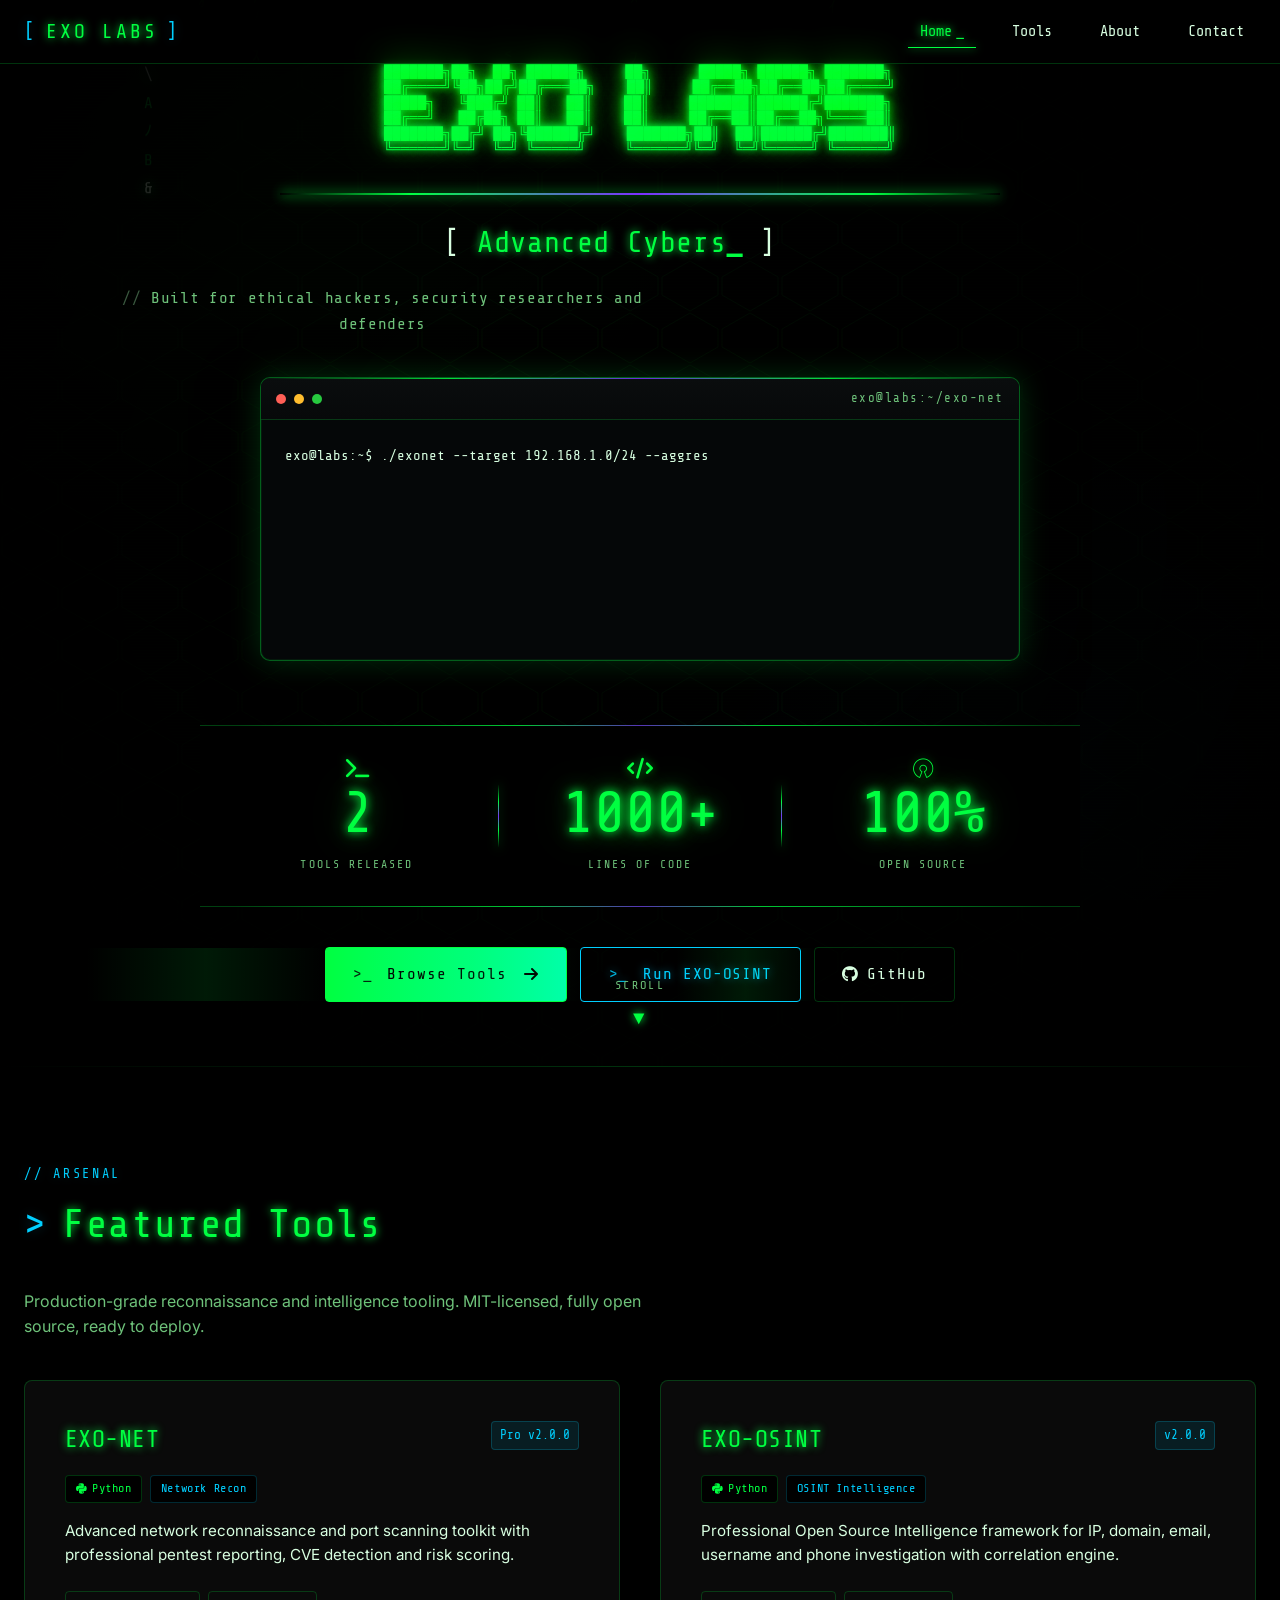
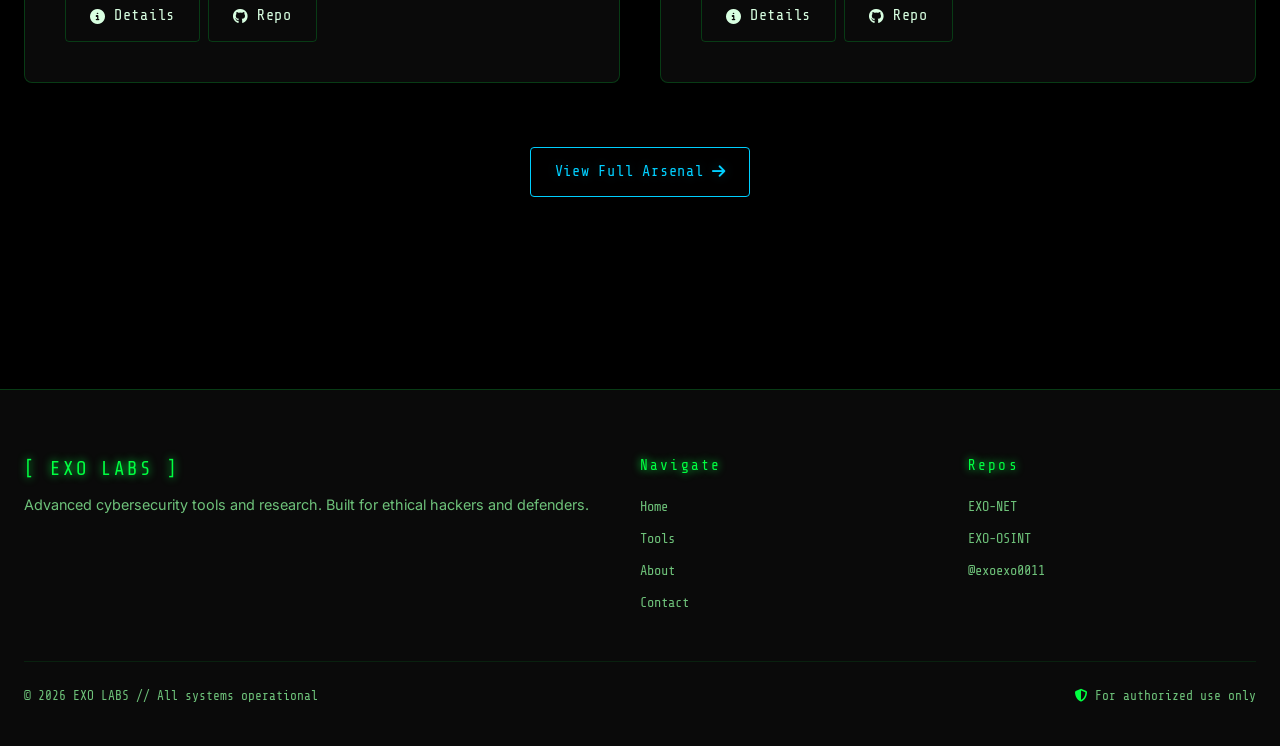
==== commit 7f7408ce: "feat(hero): dramatic hero redesign with terminal, hex grid, scanline - ASCII logo: layered 4-step ne" ====
--- a/index.html
+++ b/index.html
@@ -56,7 +56,9 @@
     <!-- HERO -->
     <section class="hero" aria-labelledby="hero-heading">
       <canvas id="matrix-canvas" aria-hidden="true"></canvas>
+      <div class="hero-hex" aria-hidden="true"></div>
       <div class="hero-overlay" aria-hidden="true"></div>
+      <div class="hero-scanline" aria-hidden="true"></div>
 
       <div class="hero-content">
         <h1 class="visually-hidden" id="hero-heading" style="position:absolute;width:1px;height:1px;overflow:hidden;clip:rect(0 0 0 0);">EXO LABS — Advanced Cybersecurity Tools and Research</h1>
@@ -71,6 +73,8 @@
 
         <h2 class="ascii-logo-fallback" aria-hidden="true">EXO LABS</h2>
 
+        <div class="logo-underline" aria-hidden="true"></div>
+
         <p class="hero-tagline slide-up delay-2">
           [&nbsp;<span class="typed-text" data-typed data-text="Advanced Cybersecurity Tools &amp; Research"></span><span class="cursor">_</span>&nbsp;]
         </p>
@@ -79,26 +83,45 @@
           <span class="comment">//</span> Built for ethical hackers, security researchers and defenders
         </p>
 
-        <div class="stats slide-up delay-4" role="list">
-          <div class="stat" role="listitem">
-            <span class="stat-value" data-counter data-target="2" data-suffix="">0</span>
+        <div class="hero-terminal slide-up delay-4" aria-label="EXO-NET live scan demonstration">
+          <div class="hero-terminal-header">
+            <span class="terminal-dot red" aria-hidden="true"></span>
+            <span class="terminal-dot yellow" aria-hidden="true"></span>
+            <span class="terminal-dot green" aria-hidden="true"></span>
+            <span class="hero-terminal-title">exo@labs:~/exo-net</span>
+          </div>
+          <pre class="hero-terminal-body" id="hero-terminal-body" aria-live="polite"></pre>
+        </div>
+
+        <div class="stats-bar slide-up delay-5" role="list" aria-label="EXO LABS at a glance">
+          <div class="stat-item" role="listitem">
+            <i class="fa-solid fa-terminal" aria-hidden="true"></i>
+            <span class="stat-value" data-counter data-target="2">0</span>
             <span class="stat-label">Tools Released</span>
           </div>
-          <div class="stat" role="listitem">
+          <span class="stat-divider" aria-hidden="true"></span>
+          <div class="stat-item" role="listitem">
+            <i class="fa-solid fa-code" aria-hidden="true"></i>
             <span class="stat-value" data-counter data-target="1000" data-suffix="+">0</span>
             <span class="stat-label">Lines of Code</span>
           </div>
-          <div class="stat" role="listitem">
+          <span class="stat-divider" aria-hidden="true"></span>
+          <div class="stat-item" role="listitem">
+            <i class="fa-brands fa-osi" aria-hidden="true"></i>
             <span class="stat-value" data-counter data-target="100" data-suffix="%">0</span>
             <span class="stat-label">Open Source</span>
           </div>
         </div>
 
-        <div class="slide-up delay-5" style="display:flex; gap:0.75rem; justify-content:center; flex-wrap:wrap;">
-          <a href="tools.html" class="btn btn-primary">
-            <i class="fa-solid fa-terminal" aria-hidden="true"></i> Browse Tools
-          </a>
-          <a href="https://github.com/exoexo0011" target="_blank" rel="noopener noreferrer" class="btn btn-ghost">
+        <div class="cta-row slide-up delay-6">
+          <a href="tools.html" class="btn btn-primary btn-cta btn-cta-primary btn-pulse-green">
+            <span class="btn-prefix" aria-hidden="true">&gt;_</span> Browse Tools
+            <i class="fa-solid fa-arrow-right cta-arrow" aria-hidden="true"></i>
+          </a>
+          <a href="https://github.com/exoexo0011/EXO-OSINT" target="_blank" rel="noopener noreferrer" class="btn btn-cta btn-cyan btn-pulse-cyan">
+            <span class="btn-prefix" aria-hidden="true">&gt;_</span> Run EXO-OSINT
+          </a>
+          <a href="https://github.com/exoexo0011" target="_blank" rel="noopener noreferrer" class="btn btn-ghost btn-cta btn-pulse-ghost">
             <i class="fa-brands fa-github" aria-hidden="true"></i> GitHub
           </a>
         </div>
@@ -219,6 +242,7 @@
   <!-- Scripts -->
   <script src="js/matrix.js" defer></script>
   <script src="js/typing.js" defer></script>
+  <script src="js/terminal.js" defer></script>
   <script src="js/animations.js" defer></script>
   <script src="js/main.js" defer></script>
 </body>
--- a/css/style.css
+++ b/css/style.css
@@ -1249,40 +1249,77 @@
   align-items: center;
   gap: var(--space-md);
   padding: var(--space-md);
-  background: var(--bg-elev);
-  border: 1px solid var(--border);
+  background: #0a0a0a;
+  border: 1px solid #00ff4133;
   border-radius: var(--radius-md);
   transition: all var(--transition-base);
-  color: var(--text);
+  color: #ffffff;
+  position: relative;
+  overflow: hidden;
+}
+
+.contact-link-card::before {
+  content: "";
+  position: absolute;
+  inset: 0;
+  background: radial-gradient(
+    circle at var(--mx, 50%) var(--my, 50%),
+    rgba(0, 255, 65, 0.08),
+    transparent 60%
+  );
+  opacity: 0;
+  transition: opacity var(--transition-base);
+  pointer-events: none;
 }
 
 .contact-link-card:hover {
-  border-color: var(--primary);
-  box-shadow: var(--glow-md);
+  border-color: #00ff41;
+  box-shadow: 0 0 20px #00ff4133;
   transform: translateX(4px);
-  color: var(--text);
+  color: #ffffff;
+}
+
+.contact-link-card:hover::before {
+  opacity: 1;
+}
+
+.contact-link-card:hover i {
+  text-shadow: 0 0 12px #00ff41, 0 0 24px #00ff4180;
+  transform: scale(1.08);
 }
 
 .contact-link-card i {
-  font-size: 1.5rem;
-  color: var(--primary);
-  text-shadow: var(--glow-sm);
-  width: 32px;
+  font-size: 1.6rem;
+  color: #00ff41;
+  text-shadow: 0 0 8px #00ff41, 0 0 16px #00ff4166;
+  width: 36px;
   text-align: center;
+  flex-shrink: 0;
+  transition: transform var(--transition-base), text-shadow var(--transition-base);
+  position: relative;
+  z-index: 1;
+}
+
+.contact-link-card > div {
+  position: relative;
+  z-index: 1;
+  min-width: 0;
 }
 
 .contact-link-card .label {
   font-family: var(--font-mono);
   font-size: 0.75rem;
-  color: var(--text-muted);
+  color: #00cfff;
+  text-shadow: var(--glow-cyan);
   letter-spacing: 0.15em;
   text-transform: uppercase;
 }
 
 .contact-link-card .value {
   font-family: var(--font-mono);
-  color: var(--primary);
+  color: #ffffff;
   font-size: 0.95rem;
+  word-break: break-all;
 }
 
 /* ============================================
@@ -1428,3 +1465,365 @@
     display: none !important;
   }
 }
+
+
+
+/* ============================================
+   Hero v2 — Redesigned hero
+   (Appended; later rules win the cascade)
+   ============================================ */
+
+:root {
+  --accent-purple: #7b2fff;
+  --accent-purple-dim: #7b2fff33;
+}
+
+/* Make matrix rain more visible */
+#matrix-canvas {
+  opacity: 0.55;
+}
+
+/* Hexagonal grid overlay (CSS only via SVG data-URI) */
+.hero-hex {
+  position: absolute;
+  inset: 0;
+  z-index: 1;
+  pointer-events: none;
+  background-image: url("data:image/svg+xml;utf8,<svg xmlns='http://www.w3.org/2000/svg' width='60' height='52' viewBox='0 0 60 52'><polygon points='30,1 58,17 58,35 30,51 2,35 2,17' fill='none' stroke='%2300ff41' stroke-width='0.6'/></svg>");
+  background-size: 60px 52px;
+  background-repeat: repeat;
+  opacity: 0.09;
+  -webkit-mask-image: radial-gradient(ellipse at center, #000 35%, transparent 85%);
+          mask-image: radial-gradient(ellipse at center, #000 35%, transparent 85%);
+}
+
+/* Bright thin sweeping scanline */
+.hero-scanline {
+  position: absolute;
+  left: 0;
+  right: 0;
+  top: -2%;
+  height: 2px;
+  background: linear-gradient(
+    90deg,
+    transparent 0%,
+    #00ff41 18%,
+    #ffffff 50%,
+    #00ff41 82%,
+    transparent 100%
+  );
+  box-shadow:
+    0 0 12px #00ff41,
+    0 0 30px rgba(0, 255, 65, 0.6),
+    0 0 60px rgba(0, 255, 65, 0.25);
+  z-index: 4;
+  pointer-events: none;
+  animation: scanline-sweep 8s linear infinite;
+  opacity: 0;
+}
+
+/* ASCII Logo — sharper, layered glow, no infinite glitch */
+.ascii-logo {
+  text-shadow:
+    0 0 6px #00ff41,
+    0 0 16px rgba(0, 255, 65, 0.85),
+    0 0 36px rgba(0, 255, 65, 0.55),
+    0 0 72px rgba(0, 255, 65, 0.25);
+  animation: logo-flicker 6s ease-in-out infinite;
+  cursor: default;
+  transition: text-shadow 250ms ease;
+}
+
+.ascii-logo:hover {
+  /* one-shot subtle glitch then back to clean */
+  animation: glitch 0.45s steps(3, end) 1, logo-flicker 6s ease-in-out infinite;
+}
+
+/* Animated underline beneath logo */
+.logo-underline {
+  height: 2px;
+  width: 0;
+  max-width: 720px;
+  margin: -0.25rem auto var(--space-md);
+  background: linear-gradient(
+    90deg,
+    transparent 0%,
+    #00ff41 18%,
+    var(--accent-purple) 50%,
+    #00ff41 82%,
+    transparent 100%
+  );
+  box-shadow:
+    0 0 12px #00ff41,
+    0 0 24px rgba(0, 255, 65, 0.4);
+  animation: line-grow 1.6s 0.5s cubic-bezier(0.2, 0.7, 0.2, 1) forwards;
+  opacity: 0;
+}
+
+/* Bigger, more dramatic tagline */
+.hero-tagline {
+  font-size: clamp(1.1rem, 2.6vw, 1.85rem);
+  letter-spacing: 0.02em;
+  margin-bottom: 0.5rem;
+}
+
+.hero-subtagline {
+  margin-bottom: var(--space-md);
+}
+
+/* ============================================
+   Hero terminal (live scan demo)
+   ============================================ */
+.hero-terminal {
+  max-width: 760px;
+  margin: var(--space-lg) auto var(--space-xl);
+  background: #050708;
+  border: 1px solid rgba(0, 255, 65, 0.35);
+  border-radius: 10px;
+  overflow: hidden;
+  text-align: left;
+  box-shadow:
+    inset 0 0 0 1px rgba(0, 255, 65, 0.08),
+    0 0 30px rgba(0, 255, 65, 0.18),
+    0 20px 60px rgba(0, 0, 0, 0.7);
+  position: relative;
+}
+
+.hero-terminal::before {
+  content: "";
+  position: absolute;
+  top: 0;
+  left: 0;
+  width: 100%;
+  height: 1px;
+  background: linear-gradient(90deg, transparent, #00ff41, var(--accent-purple), #00ff41, transparent);
+  opacity: 0.85;
+  z-index: 1;
+}
+
+.hero-terminal-header {
+  display: flex;
+  align-items: center;
+  gap: 0.5rem;
+  padding: 0.65rem 0.95rem;
+  background: linear-gradient(180deg, #0a0d0e, #07090a);
+  border-bottom: 1px solid rgba(0, 255, 65, 0.18);
+}
+
+.hero-terminal-title {
+  margin-left: auto;
+  font-family: var(--font-mono);
+  font-size: 0.78rem;
+  color: var(--text-muted);
+  letter-spacing: 0.12em;
+}
+
+.hero-terminal-body {
+  padding: var(--space-md) var(--space-md) calc(var(--space-md) + 0.25rem);
+  font-family: var(--font-mono);
+  font-size: clamp(0.72rem, 1.3vw, 0.88rem);
+  line-height: 1.7;
+  color: #c0e8c8;
+  min-height: 240px;
+  white-space: pre-wrap;
+  word-break: break-word;
+  margin: 0;
+}
+
+.hero-terminal-body .tx-cmd  { color: #d8ffe1; }
+.hero-terminal-body .tx-info { color: #00cfff; text-shadow: 0 0 6px rgba(0, 207, 255, 0.4); }
+.hero-terminal-body .tx-ok   { color: #00ff41; text-shadow: 0 0 6px rgba(0, 255, 65, 0.5); }
+.hero-terminal-body .tx-warn { color: #ffe600; text-shadow: 0 0 6px rgba(255, 230, 0, 0.5); }
+.hero-terminal-body .tx-err  { color: #ff003c; text-shadow: 0 0 6px rgba(255, 0, 60, 0.5); }
+.hero-terminal-body .tx-accent { color: var(--accent-purple); text-shadow: 0 0 6px rgba(123, 47, 255, 0.6); }
+
+.hero-terminal-body .tx-cursor {
+  display: inline-block;
+  width: 9px;
+  height: 1em;
+  background: #00ff41;
+  vertical-align: text-bottom;
+  margin-left: 2px;
+  animation: blink 1s step-end infinite;
+  box-shadow: 0 0 8px #00ff41, 0 0 16px rgba(0, 255, 65, 0.6);
+}
+
+/* ============================================
+   Stats bar (horizontal with separators)
+   ============================================ */
+.stats-bar {
+  display: flex;
+  align-items: center;
+  justify-content: center;
+  gap: var(--space-md);
+  padding: var(--space-md) var(--space-lg);
+  margin: 0 auto var(--space-lg);
+  max-width: 880px;
+  border-top: 1px solid rgba(0, 255, 65, 0.25);
+  border-bottom: 1px solid rgba(0, 255, 65, 0.25);
+  background: rgba(0, 0, 0, 0.55);
+  backdrop-filter: blur(10px);
+  -webkit-backdrop-filter: blur(10px);
+  position: relative;
+}
+
+.stats-bar::before,
+.stats-bar::after {
+  content: "";
+  position: absolute;
+  left: 50%;
+  transform: translateX(-50%);
+  width: 92%;
+  height: 1px;
+  background: linear-gradient(
+    90deg,
+    transparent,
+    #00ff41 35%,
+    var(--accent-purple) 50%,
+    #00ff41 65%,
+    transparent
+  );
+  opacity: 0.7;
+  pointer-events: none;
+}
+
+.stats-bar::before { top: -1px; }
+.stats-bar::after  { bottom: -1px; }
+
+.stat-item {
+  display: flex;
+  flex-direction: column;
+  align-items: center;
+  gap: 0.3rem;
+  flex: 1;
+  text-align: center;
+  padding: 0.5rem;
+}
+
+.stat-item i {
+  font-size: 1.3rem;
+  color: #00ff41;
+  text-shadow: 0 0 8px rgba(0, 255, 65, 0.6);
+  margin-bottom: 0.1rem;
+}
+
+.stat-item .stat-value {
+  font-family: var(--font-mono);
+  font-size: clamp(2.1rem, 5.5vw, 3.6rem);
+  color: #00ff41;
+  text-shadow:
+    0 0 10px #00ff41,
+    0 0 22px rgba(0, 255, 65, 0.55),
+    0 0 44px rgba(0, 255, 65, 0.25);
+  line-height: 1;
+  display: block;
+}
+
+.stat-item .stat-label {
+  font-family: var(--font-mono);
+  font-size: 0.72rem;
+  color: var(--text-muted);
+  letter-spacing: 0.18em;
+  text-transform: uppercase;
+}
+
+.stat-divider {
+  display: block;
+  width: 1px;
+  height: 64px;
+  flex-shrink: 0;
+  background: linear-gradient(
+    180deg,
+    transparent 0%,
+    #00ff41 28%,
+    var(--accent-purple) 50%,
+    #00ff41 72%,
+    transparent 100%
+  );
+  box-shadow: 0 0 10px rgba(0, 255, 65, 0.5);
+}
+
+/* ============================================
+   CTA row + redesigned buttons
+   ============================================ */
+.cta-row {
+  display: flex;
+  gap: 0.85rem;
+  justify-content: center;
+  flex-wrap: wrap;
+  margin-top: var(--space-md);
+}
+
+.btn-cta {
+  padding: 0.85rem 1.7rem;
+  font-size: 1rem;
+  letter-spacing: 0.06em;
+  font-weight: 500;
+  position: relative;
+  overflow: visible; /* allow pulse glow to bleed outside */
+}
+
+.btn-cta .btn-prefix {
+  font-family: var(--font-mono);
+  opacity: 0.85;
+  margin-right: 0.4rem;
+}
+
+.btn-cta .cta-arrow {
+  margin-left: 0.55rem;
+  transition: transform 250ms cubic-bezier(0.2, 0.7, 0.2, 1);
+}
+
+.btn-cta:hover .cta-arrow {
+  transform: translateX(6px);
+}
+
+/* Primary CTA — animated gradient bg */
+.btn-cta-primary {
+  background: linear-gradient(90deg, #00ff41 0%, #00ffaa 50%, #00ff41 100%);
+  background-size: 200% 100%;
+  color: #000;
+  border-color: #00ff41;
+  text-shadow: none;
+  animation:
+    bg-shift 5s linear infinite,
+    pulse-glow-green 2.4s ease-in-out infinite;
+}
+
+.btn-cta-primary:hover {
+  background: linear-gradient(90deg, #00ff41 0%, #00ffcc 50%, #00ff41 100%);
+  background-size: 200% 100%;
+  color: #000;
+  text-shadow: none;
+}
+
+/* Cyan CTA */
+.btn-cyan {
+  background: transparent;
+  border: 1px solid #00cfff;
+  color: #00cfff;
+  text-shadow: 0 0 8px rgba(0, 207, 255, 0.55);
+}
+
+.btn-cyan:hover {
+  background: rgba(0, 207, 255, 0.08);
+  color: #00cfff;
+  text-shadow: 0 0 10px #00cfff, 0 0 20px rgba(0, 207, 255, 0.6);
+}
+
+/* Pulse rings (declared as animations on the button itself) */
+.btn-pulse-green { animation: pulse-glow-green 2.4s ease-in-out infinite; }
+.btn-pulse-cyan  { animation: pulse-glow-cyan  2.4s ease-in-out infinite; }
+.btn-pulse-ghost { animation: pulse-glow-ghost 3.0s ease-in-out infinite; }
+
+/* Primary already has bg-shift + pulse combined above; keep declaration order so that wins */
+.btn-cta-primary.btn-pulse-green {
+  animation:
+    bg-shift 5s linear infinite,
+    pulse-glow-green 2.4s ease-in-out infinite;
+}
+
+/* Slight lift on hover for all CTAs */
+.btn-cta:hover {
+  transform: translateY(-2px);
+}
--- a/css/animations.css
+++ b/css/animations.css
@@ -60,28 +60,7 @@
   }
 }
 
-/* Scanline traveling across hero */
-@keyframes scanline {
-  0% { transform: translateY(-100%); }
-  100% { transform: translateY(100vh); }
-}
-
-.hero::before {
-  content: "";
-  position: absolute;
-  left: 0;
-  right: 0;
-  height: 80px;
-  background: linear-gradient(
-    180deg,
-    transparent,
-    rgba(0, 255, 65, 0.06),
-    transparent
-  );
-  z-index: 2;
-  pointer-events: none;
-  animation: scanline 8s linear infinite;
-}
+/* (Old hero band-scanline removed; replaced by .hero-scanline thin sweep in style.css) */
 
 /* Fade in */
 @keyframes fadeIn {
@@ -108,6 +87,80 @@
 .slide-up.delay-3 { animation-delay: 350ms; }
 .slide-up.delay-4 { animation-delay: 500ms; }
 .slide-up.delay-5 { animation-delay: 700ms; }
+.slide-up.delay-6 { animation-delay: 900ms; }
+.slide-up.delay-7 { animation-delay: 1100ms; }
+
+/* ============================================
+   Hero v2 — Redesigned hero animations
+   ============================================ */
+
+/* Bright thin scanline sweeping the hero top → bottom */
+@keyframes scanline-sweep {
+  0%   { top: -2%;  opacity: 0; }
+  6%   { opacity: 0.95; }
+  94%  { opacity: 0.95; }
+  100% { top: 102%; opacity: 0; }
+}
+
+/* Logo underline grows from 0 → full width on load */
+@keyframes line-grow {
+  0%   { width: 0;     opacity: 0; }
+  20%  { opacity: 1; }
+  100% { width: 100%;  opacity: 1; }
+}
+
+/* Subtle continuous flicker on the ASCII logo (no glitch) */
+@keyframes logo-flicker {
+  0%, 100% { opacity: 1; }
+  47%, 49% { opacity: 0.92; }
+  48%      { opacity: 0.78; }
+}
+
+/* Shifting gradient background for the primary CTA */
+@keyframes bg-shift {
+  0%   { background-position:   0% 50%; }
+  100% { background-position: 200% 50%; }
+}
+
+/* Pulsing glow halos for CTAs */
+@keyframes pulse-glow-green {
+  0%, 100% {
+    box-shadow:
+      0 0 0 0 rgba(0, 255, 65, 0.45),
+      0 0 14px rgba(0, 255, 65, 0.30);
+  }
+  50% {
+    box-shadow:
+      0 0 0 10px rgba(0, 255, 65, 0),
+      0 0 30px rgba(0, 255, 65, 0.55);
+  }
+}
+
+@keyframes pulse-glow-cyan {
+  0%, 100% {
+    box-shadow:
+      0 0 0 0 rgba(0, 207, 255, 0.45),
+      0 0 14px rgba(0, 207, 255, 0.25);
+  }
+  50% {
+    box-shadow:
+      0 0 0 10px rgba(0, 207, 255, 0),
+      0 0 28px rgba(0, 207, 255, 0.45);
+  }
+}
+
+@keyframes pulse-glow-ghost {
+  0%, 100% {
+    box-shadow:
+      0 0 0 0 rgba(123, 47, 255, 0),
+      0 0 8px rgba(0, 255, 65, 0.15);
+  }
+  50% {
+    box-shadow:
+      0 0 0 6px rgba(123, 47, 255, 0),
+      0 0 22px rgba(0, 255, 65, 0.30);
+  }
+}
 
 /* Scan flicker for ASCII logo */
 @keyframes flicker {
--- a/css/responsive.css
+++ b/css/responsive.css
@@ -153,3 +153,87 @@
 .ascii-logo-fallback {
   display: none;
 }
+
+
+
+/* ============================================
+   Hero v2 — Mobile adjustments
+   ============================================ */
+
+/* Stats bar: stack vertically, hide vertical dividers, smaller numbers */
+@media (max-width: 700px) {
+  .stats-bar {
+    flex-direction: column;
+    gap: 0.75rem;
+    padding: var(--space-md) var(--space-sm);
+  }
+
+  .stat-divider {
+    width: 60%;
+    height: 1px;
+    background: linear-gradient(
+      90deg,
+      transparent,
+      #00ff41 35%,
+      var(--accent-purple) 50%,
+      #00ff41 65%,
+      transparent
+    );
+  }
+
+  .stat-item .stat-value {
+    font-size: clamp(2.4rem, 9vw, 3.4rem);
+  }
+
+  /* CTA row: stack into a column, full-width buttons */
+  .cta-row {
+    flex-direction: column;
+    align-items: stretch;
+    width: 100%;
+    max-width: 320px;
+    margin-left: auto;
+    margin-right: auto;
+  }
+
+  .cta-row .btn-cta {
+    justify-content: center;
+  }
+
+  /* Hero terminal: tighten margins on mobile so it doesn't kiss the edges */
+  .hero-terminal {
+    margin-left: var(--space-sm);
+    margin-right: var(--space-sm);
+  }
+
+  .hero-terminal-body {
+    min-height: 220px;
+    font-size: 0.72rem;
+  }
+}
+
+/* Very small phones */
+@media (max-width: 480px) {
+  .hero-terminal-body {
+    min-height: 200px;
+    font-size: 0.68rem;
+    padding: var(--space-sm);
+  }
+
+  .hero-terminal-title {
+    font-size: 0.7rem;
+  }
+
+  .stats-bar {
+    margin-left: var(--space-sm);
+    margin-right: var(--space-sm);
+  }
+
+  .btn-cta {
+    padding: 0.75rem 1.2rem;
+    font-size: 0.92rem;
+  }
+
+  .logo-underline {
+    margin-top: 0;
+  }
+}
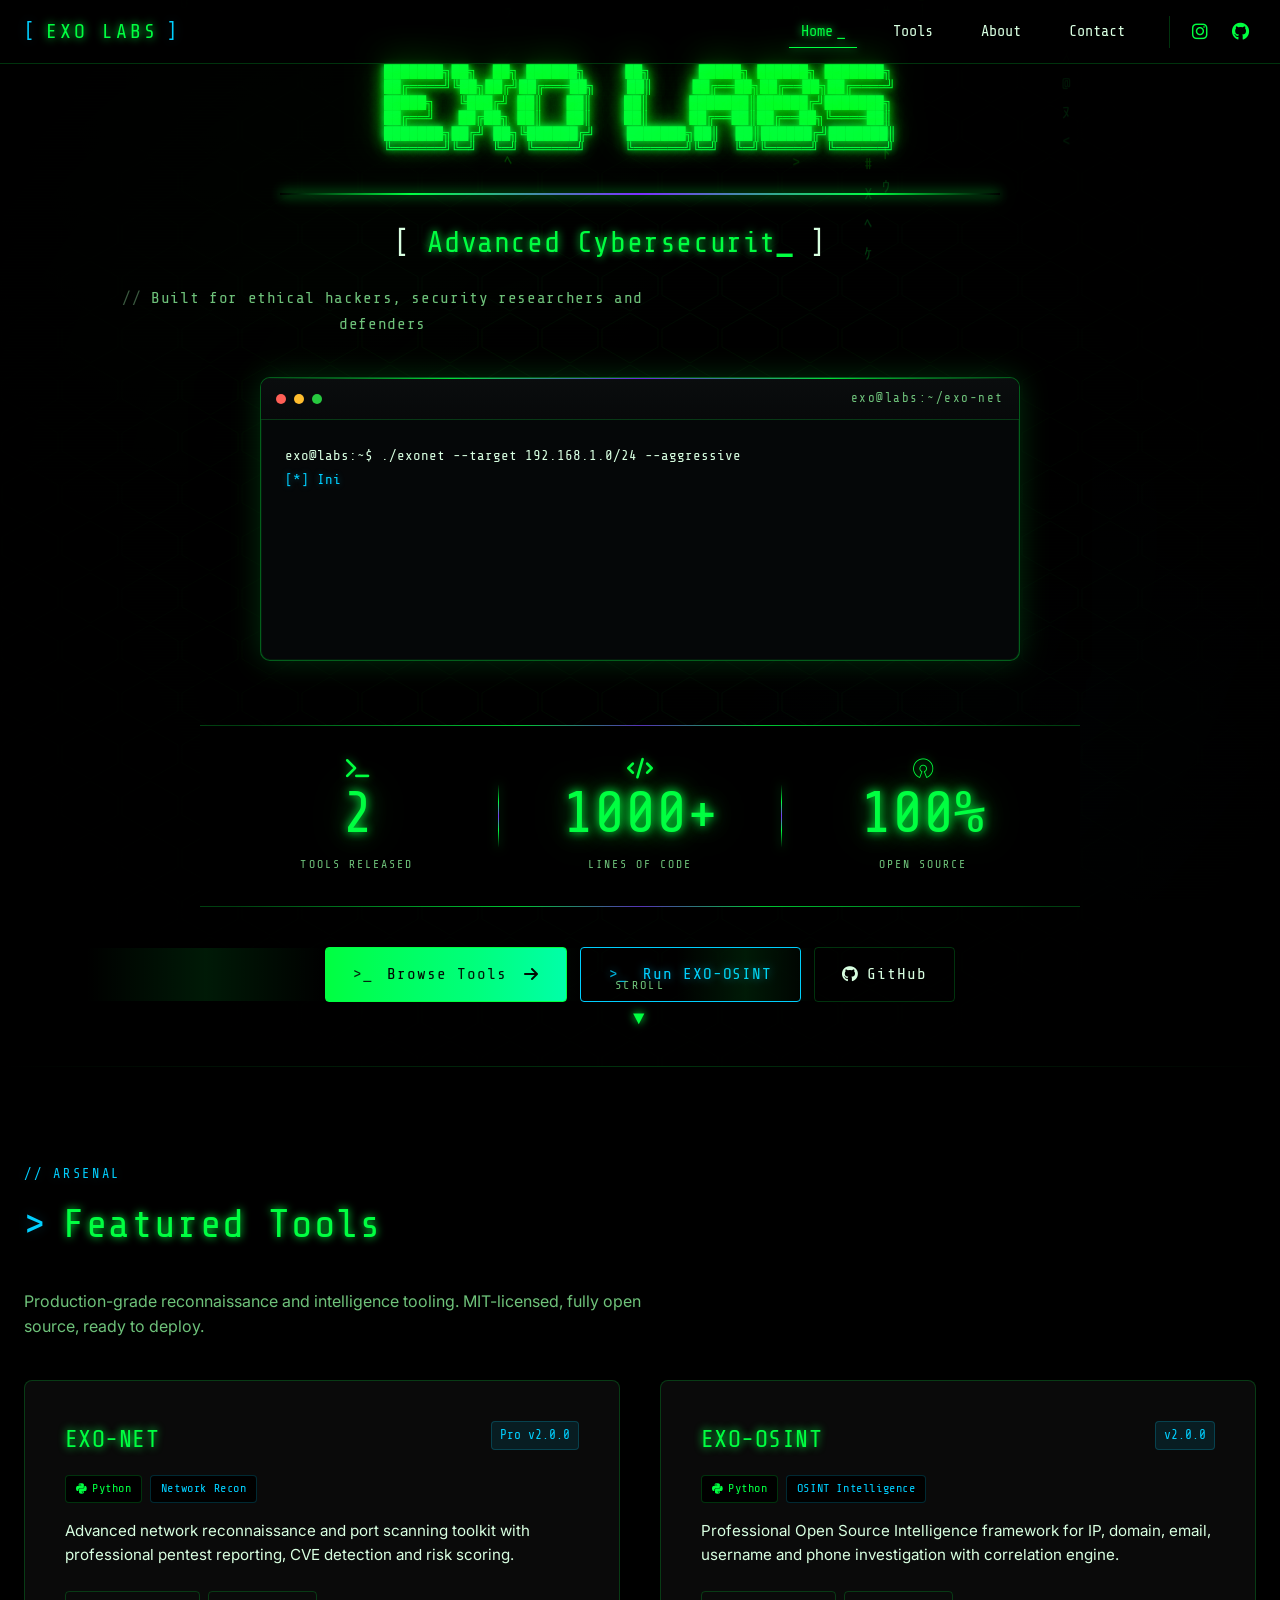
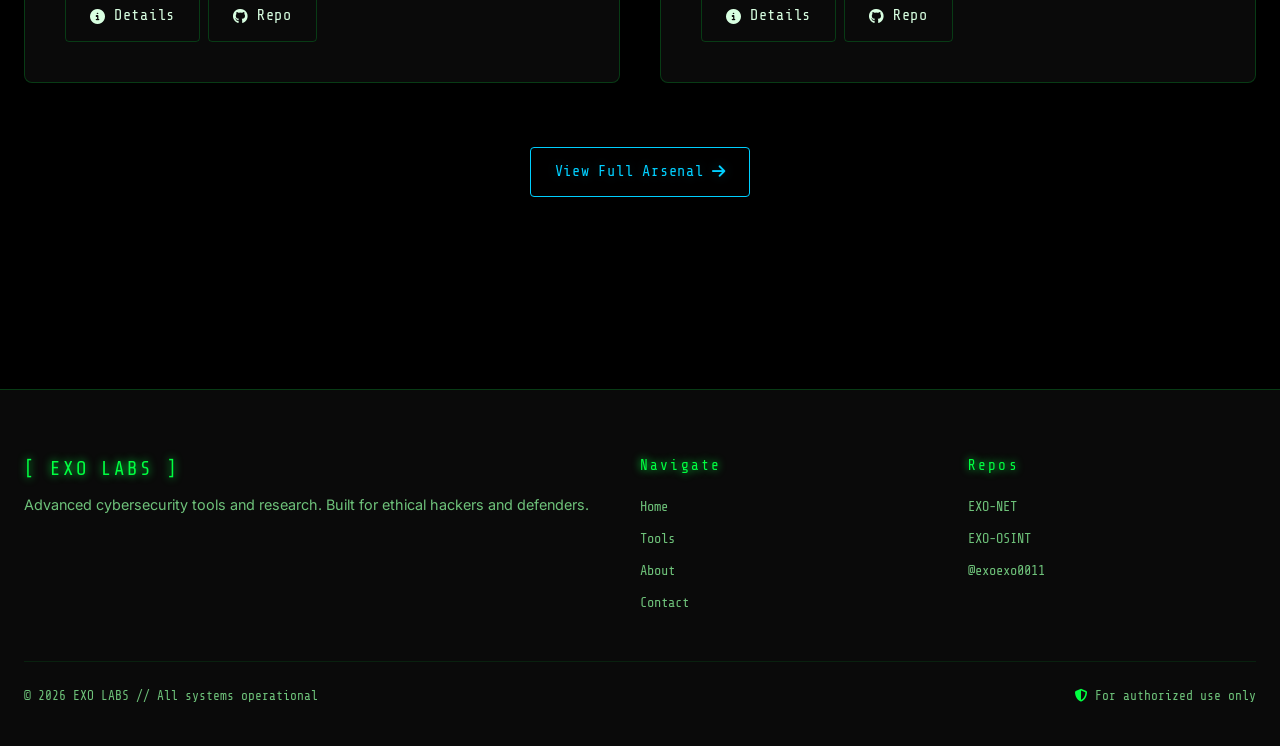
==== commit 532b623f: "feat(nav): add Instagram + GitHub social icons to navbar (all pages) - Instagram \u2192 https://www." ====
--- a/index.html
+++ b/index.html
@@ -48,6 +48,14 @@
         <li role="none"><a href="tools.html" class="nav-link" role="menuitem">Tools</a></li>
         <li role="none"><a href="about.html" class="nav-link" role="menuitem">About</a></li>
         <li role="none"><a href="contact.html" class="nav-link" role="menuitem">Contact</a></li>
+        <li role="none" class="nav-socials">
+          <a href="https://www.instagram.com/akash._.exx" target="_blank" rel="noopener noreferrer" class="nav-social" aria-label="Instagram @akash._.exx" role="menuitem">
+            <i class="fa-brands fa-instagram" aria-hidden="true"></i>
+          </a>
+          <a href="https://github.com/exoexo0011" target="_blank" rel="noopener noreferrer" class="nav-social" aria-label="GitHub @exoexo0011" role="menuitem">
+            <i class="fa-brands fa-github" aria-hidden="true"></i>
+          </a>
+        </li>
       </ul>
     </div>
   </nav>
--- a/css/style.css
+++ b/css/style.css
@@ -1827,3 +1827,43 @@
 .btn-cta:hover {
   transform: translateY(-2px);
 }
+
+
+
+/* ============================================
+   Nav social icons
+   ============================================ */
+.nav-socials {
+  display: flex;
+  align-items: center;
+  gap: 0.5rem;
+  margin-left: 0.5rem;
+  padding-left: 0.85rem;
+  border-left: 1px solid var(--border);
+  list-style: none;
+}
+
+.nav-social {
+  display: inline-flex;
+  align-items: center;
+  justify-content: center;
+  width: 32px;
+  height: 32px;
+  color: #00ff41;
+  font-size: 18px;
+  line-height: 1;
+  border-radius: var(--radius-sm);
+  transition:
+    color var(--transition-fast),
+    text-shadow var(--transition-fast),
+    background var(--transition-fast),
+    transform var(--transition-fast);
+}
+
+.nav-social:hover,
+.nav-social:focus-visible {
+  color: #ffffff;
+  text-shadow: 0 0 8px #00ff41, 0 0 16px rgba(0, 255, 65, 0.45);
+  background: rgba(0, 255, 65, 0.06);
+  transform: translateY(-1px);
+}
--- a/css/responsive.css
+++ b/css/responsive.css
@@ -237,3 +237,26 @@
     margin-top: 0;
   }
 }
+
+
+
+/* ============================================
+   Nav social icons — mobile drawer
+   ============================================ */
+@media (max-width: 768px) {
+  .nav-socials {
+    margin: var(--space-sm) 0 0 0;
+    padding: var(--space-md) 0 0 0;
+    border-left: none;
+    border-top: 1px solid var(--border-soft);
+    justify-content: center;
+    gap: var(--space-md);
+    width: 100%;
+  }
+
+  .nav-social {
+    width: 44px;
+    height: 44px;
+    font-size: 22px;
+  }
+}
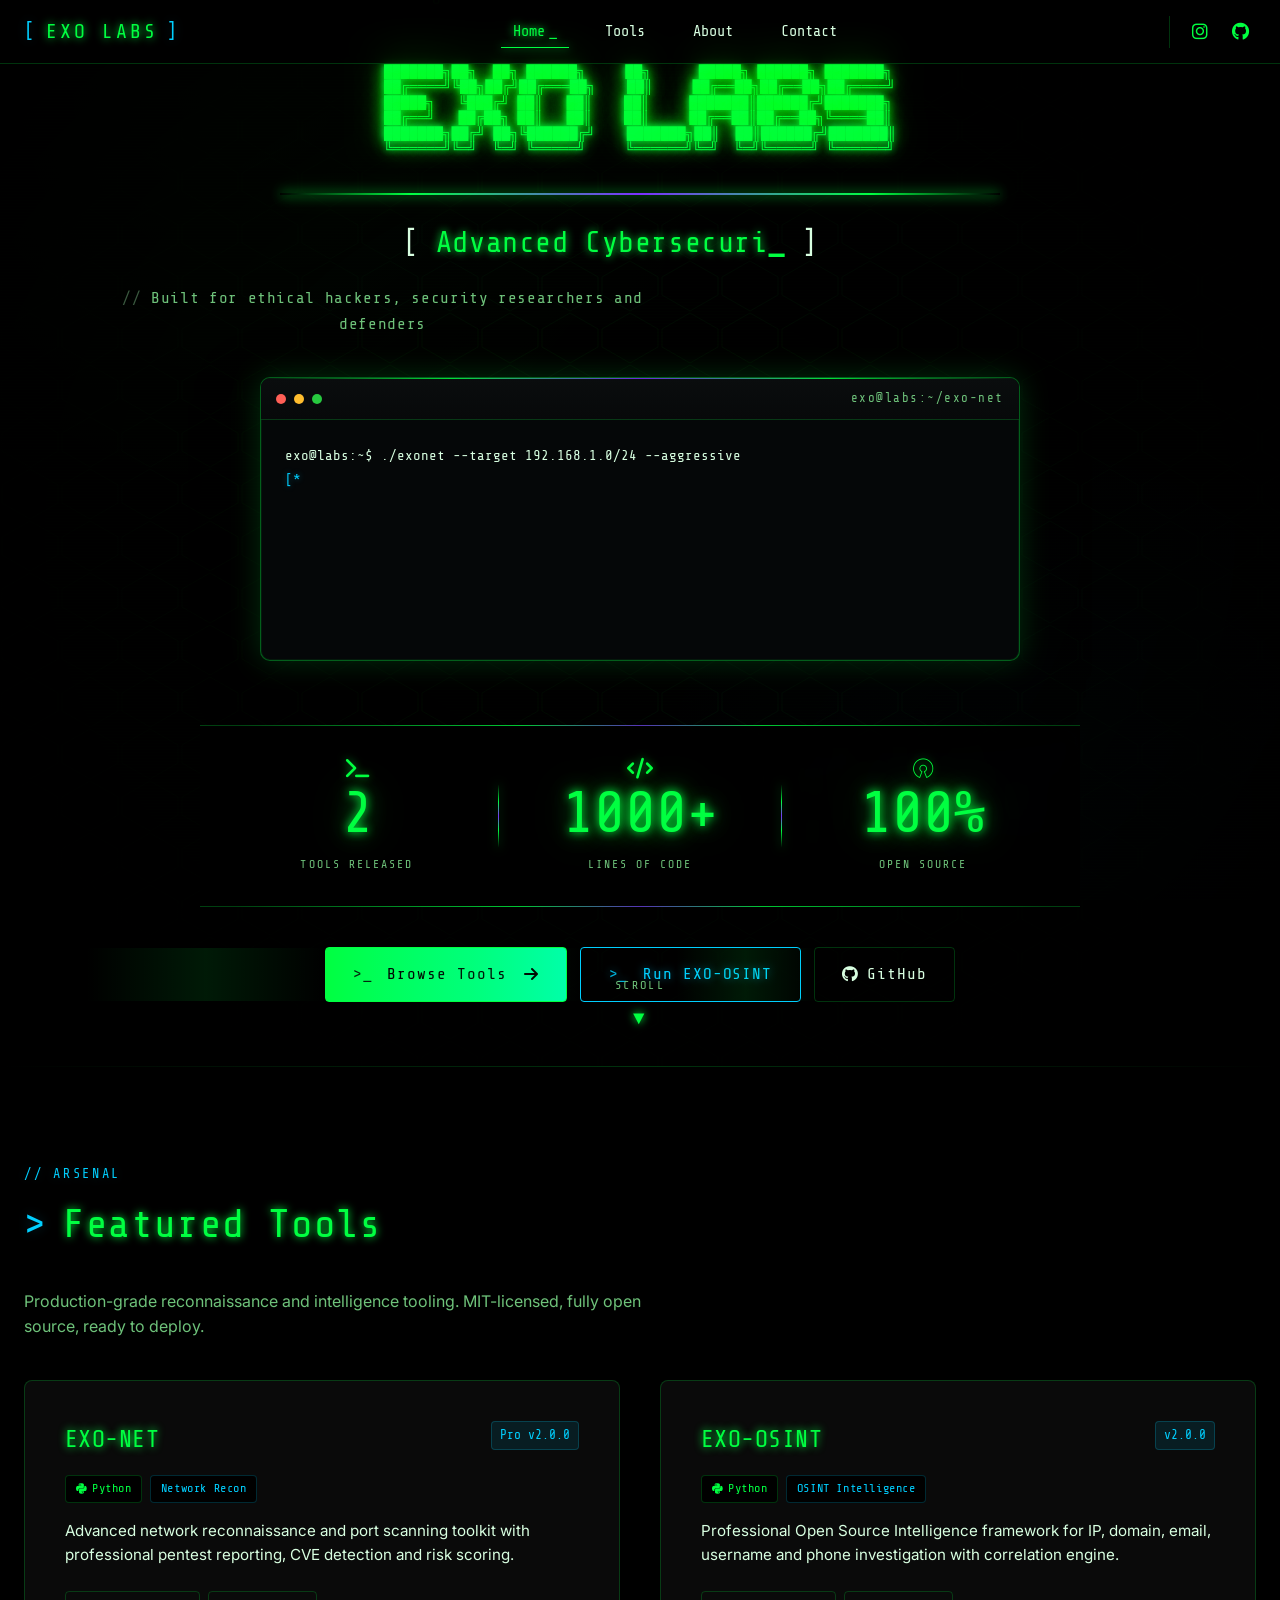
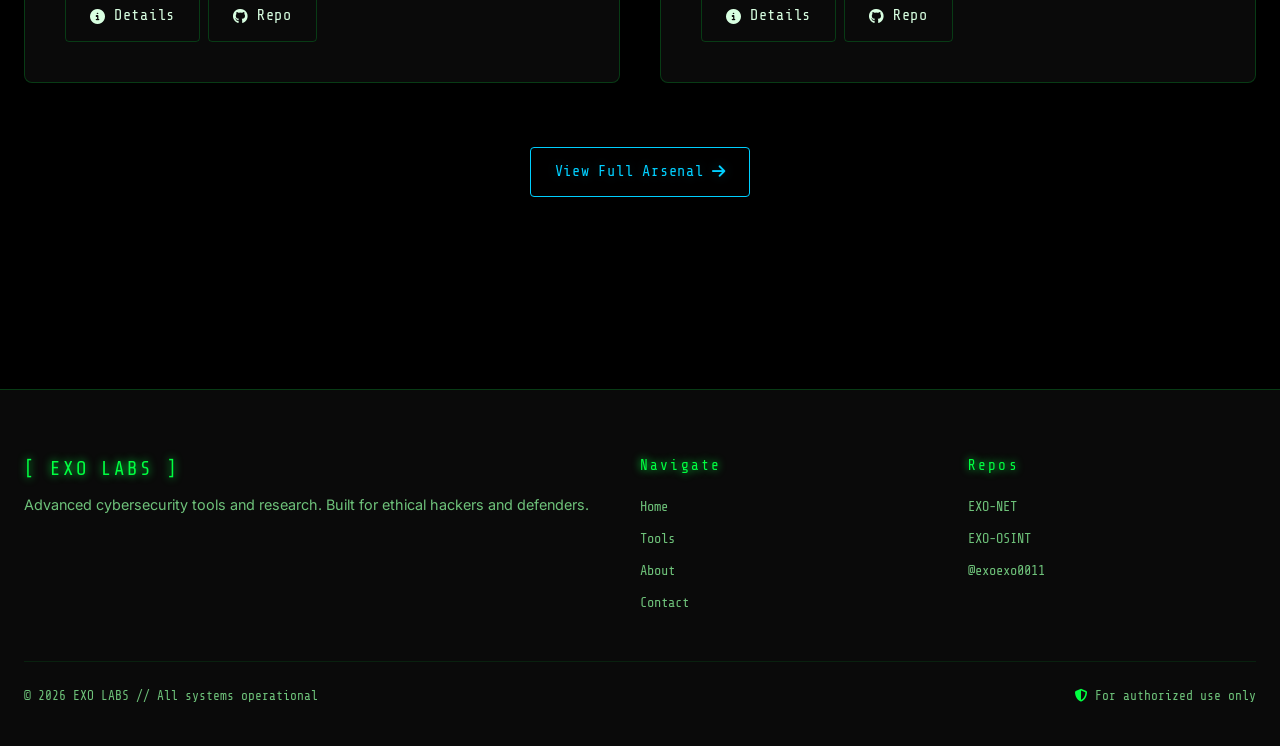
==== commit 90b58030: "fix(nav): cluster socials + hamburger on right (mobile fix) - Restructured nav DOM in all 4 pages:  " ====
--- a/index.html
+++ b/index.html
@@ -40,23 +40,25 @@
       <a href="index.html" class="nav-logo" aria-label="EXO LABS home">
         <span class="bracket">[</span>EXO LABS<span class="bracket">]</span>
       </a>
-      <button class="nav-toggle" id="nav-toggle" aria-label="Toggle navigation menu" aria-expanded="false" aria-controls="nav-links">
-        <span></span><span></span><span></span>
-      </button>
       <ul class="nav-links" id="nav-links" role="menubar">
         <li role="none"><a href="index.html" class="nav-link active" role="menuitem">Home</a></li>
         <li role="none"><a href="tools.html" class="nav-link" role="menuitem">Tools</a></li>
         <li role="none"><a href="about.html" class="nav-link" role="menuitem">About</a></li>
         <li role="none"><a href="contact.html" class="nav-link" role="menuitem">Contact</a></li>
-        <li role="none" class="nav-socials">
-          <a href="https://www.instagram.com/akash._.exx" target="_blank" rel="noopener noreferrer" class="nav-social" aria-label="Instagram @akash._.exx" role="menuitem">
+      </ul>
+      <div class="nav-end">
+        <div class="nav-socials">
+          <a href="https://www.instagram.com/akash._.exx" target="_blank" rel="noopener noreferrer" class="nav-social" aria-label="Instagram @akash._.exx">
             <i class="fa-brands fa-instagram" aria-hidden="true"></i>
           </a>
-          <a href="https://github.com/exoexo0011" target="_blank" rel="noopener noreferrer" class="nav-social" aria-label="GitHub @exoexo0011" role="menuitem">
+          <a href="https://github.com/exoexo0011" target="_blank" rel="noopener noreferrer" class="nav-social" aria-label="GitHub @exoexo0011">
             <i class="fa-brands fa-github" aria-hidden="true"></i>
           </a>
-        </li>
-      </ul>
+        </div>
+        <button class="nav-toggle" id="nav-toggle" aria-label="Toggle navigation menu" aria-expanded="false" aria-controls="nav-links">
+          <span></span><span></span><span></span>
+        </button>
+      </div>
     </div>
   </nav>
 
--- a/css/style.css
+++ b/css/style.css
@@ -1867,3 +1867,34 @@
   background: rgba(0, 255, 65, 0.06);
   transform: translateY(-1px);
 }
+
+
+
+/* ============================================
+   Nav v3 — right-side cluster (links + socials + toggle)
+   Wraps the right-hand nav items so they always stay clustered.
+   On mobile, .nav-links becomes a fixed-position drawer (out of flex
+   flow), and .nav-socials + .nav-toggle remain inline next to the logo.
+   ============================================ */
+
+.nav-end {
+  display: flex;
+  align-items: center;
+  gap: var(--space-md);
+}
+
+/* Stronger glassmorphism on the navbar */
+.nav {
+  background: rgba(0, 0, 0, 0.65);
+  backdrop-filter: blur(16px) saturate(180%);
+  -webkit-backdrop-filter: blur(16px) saturate(180%);
+}
+
+.nav.scrolled {
+  background: rgba(0, 0, 0, 0.85);
+}
+
+/* Drop the old margin-left — .nav-end's gap handles spacing now */
+.nav-socials {
+  margin-left: 0;
+}
--- a/css/responsive.css
+++ b/css/responsive.css
@@ -260,3 +260,33 @@
     font-size: 22px;
   }
 }
+
+
+
+/* ============================================
+   Nav v3 — mobile: socials + toggle clustered on right
+   Overrides the older "drawer-footer" styling for .nav-socials.
+   ============================================ */
+
+@media (max-width: 768px) {
+  /* Tighter gap on the right cluster to fit nicely on small screens */
+  .nav-end {
+    gap: 0.45rem;
+  }
+
+  /* Socials live in the navbar now (NOT inside the drawer) */
+  .nav-socials {
+    margin: 0;
+    padding: 0;
+    border: none;
+    justify-content: flex-end;
+    gap: 0.25rem;
+    width: auto;
+  }
+
+  .nav-social {
+    width: 36px;
+    height: 36px;
+    font-size: 18px;
+  }
+}
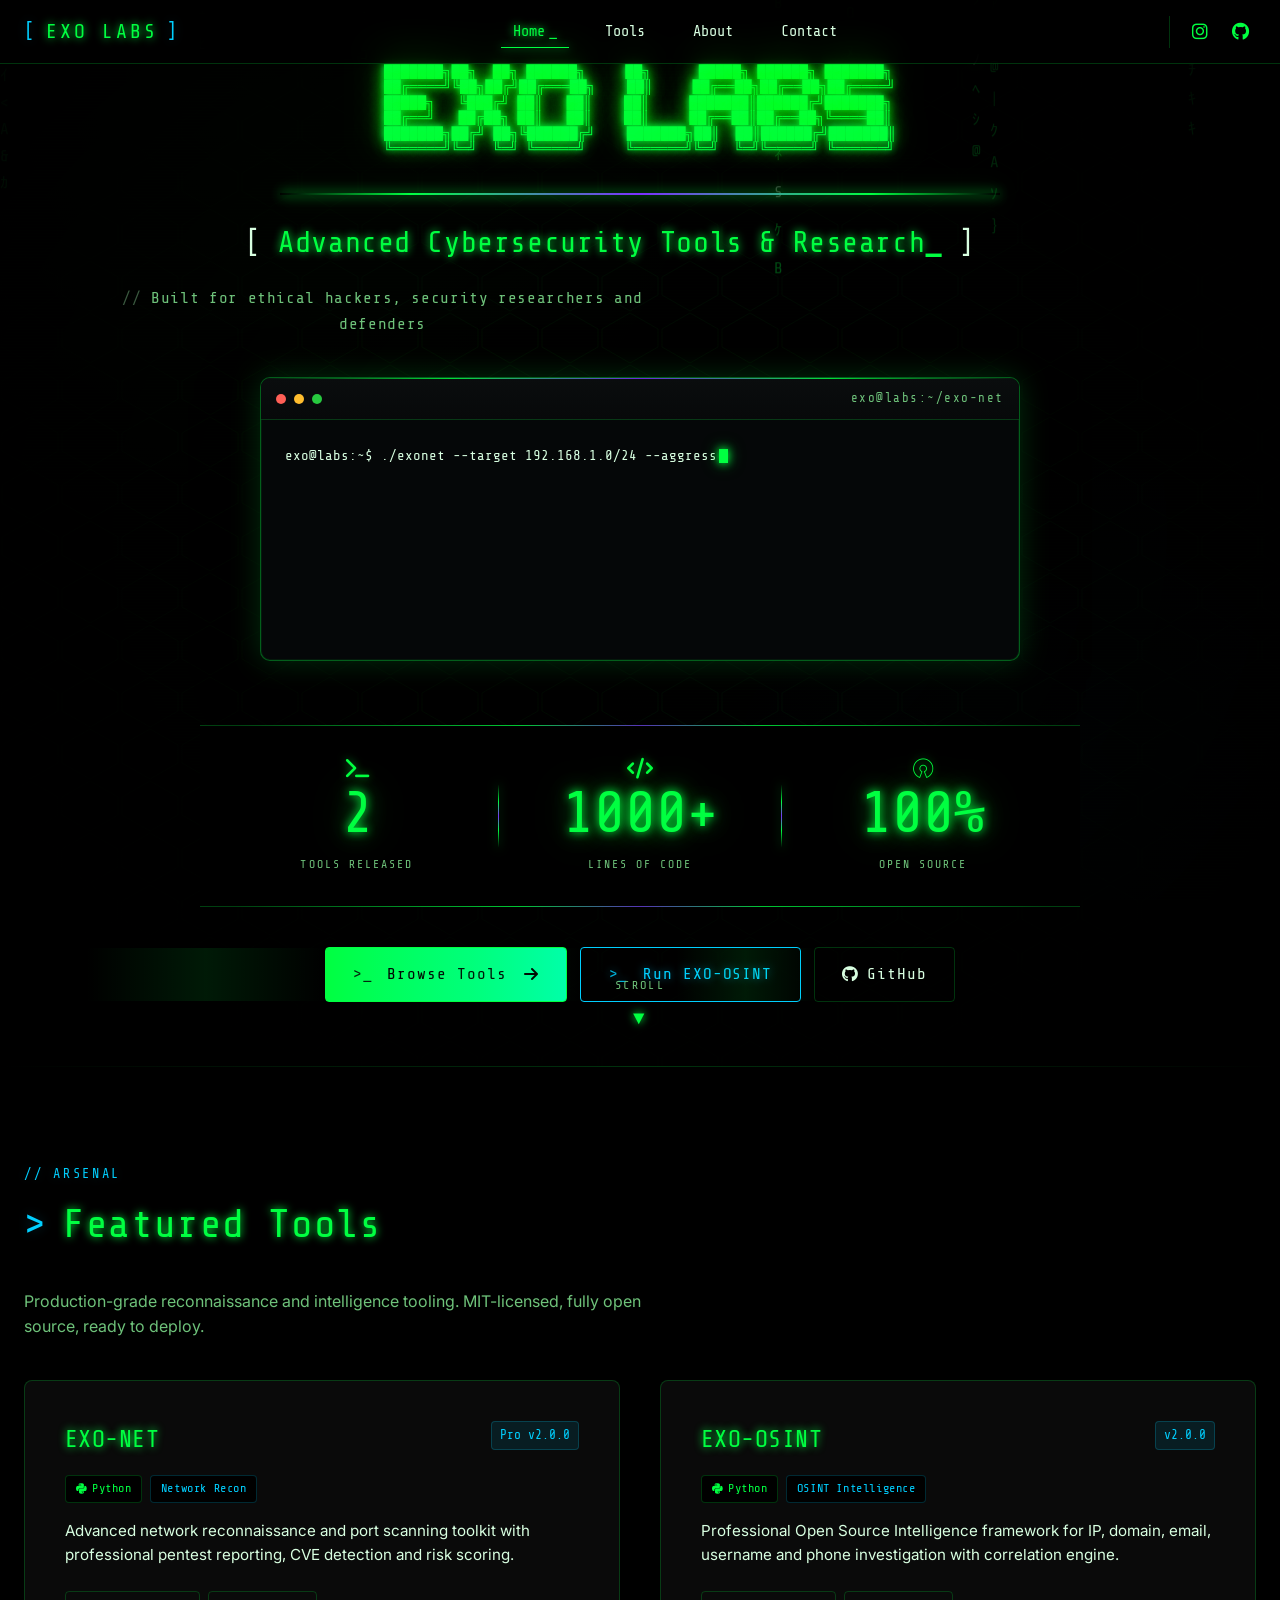
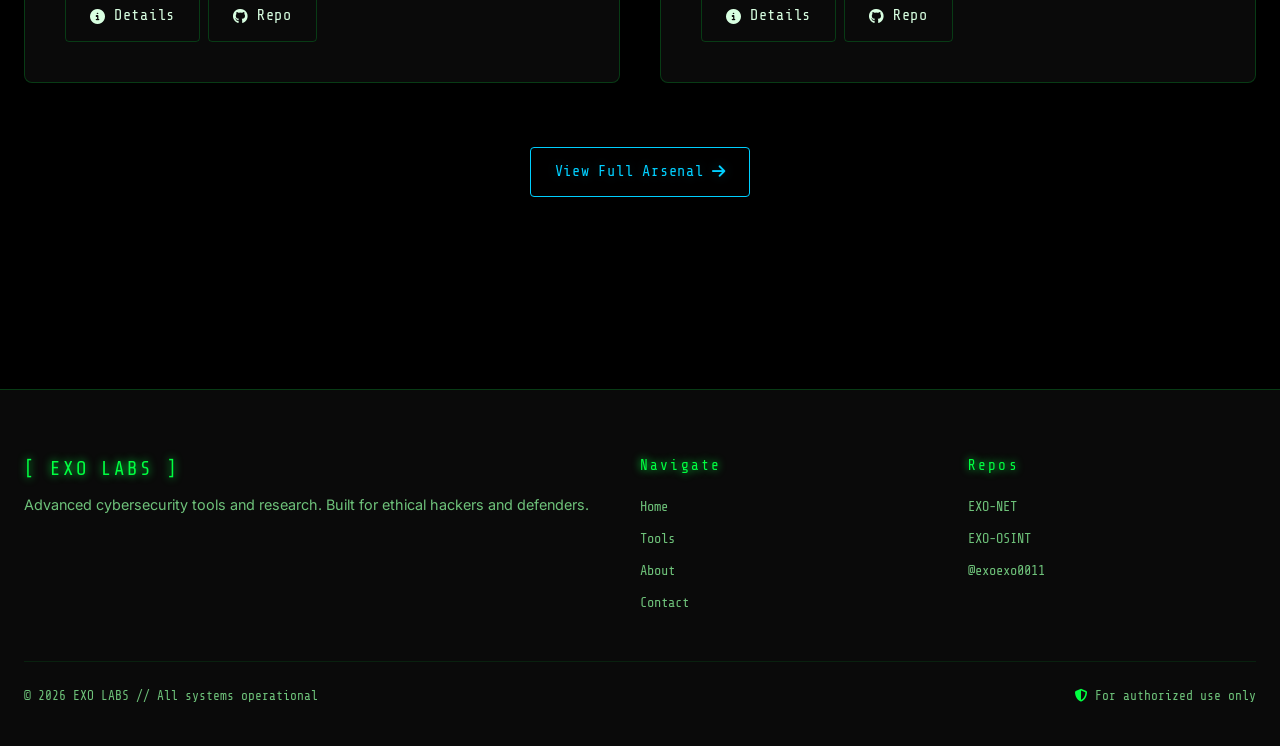
==== commit 3043db64: "fix: stray Contact text + multi-line terminal typewriter Bug 1 - Floating 'Contact' text above navba" ====
--- a/index.html
+++ b/index.html
@@ -71,7 +71,7 @@
       <div class="hero-scanline" aria-hidden="true"></div>
 
       <div class="hero-content">
-        <h1 class="visually-hidden" id="hero-heading" style="position:absolute;width:1px;height:1px;overflow:hidden;clip:rect(0 0 0 0);">EXO LABS — Advanced Cybersecurity Tools and Research</h1>
+        <h1 class="sr-only" id="hero-heading">EXO LABS — Advanced Cybersecurity Tools and Research</h1>
 
         <pre class="ascii-logo slide-up" aria-hidden="true">
 ███████╗██╗  ██╗ ██████╗     ██╗      █████╗ ██████╗ ███████╗
@@ -252,7 +252,6 @@
   <!-- Scripts -->
   <script src="js/matrix.js" defer></script>
   <script src="js/typing.js" defer></script>
-  <script src="js/terminal.js" defer></script>
   <script src="js/animations.js" defer></script>
   <script src="js/main.js" defer></script>
 </body>
--- a/css/style.css
+++ b/css/style.css
@@ -1898,3 +1898,96 @@
 .nav-socials {
   margin-left: 0;
 }
+
+
+
+
+/* ============================================
+   Nav v4 — Bulletproof brand logo
+   Guarantee the [ EXO LABS ] brand mark always displays on the LEFT
+   of the navbar, on EVERY page, on EVERY screen size.
+   ============================================ */
+
+.nav-container {
+  display: flex !important;
+  align-items: center;
+  justify-content: space-between !important;
+  flex-wrap: nowrap;
+}
+
+.nav-logo {
+  display: flex !important;
+  align-items: center;
+  flex-shrink: 0;
+  white-space: nowrap;
+  min-width: max-content;
+  position: relative;
+  z-index: 102;
+  visibility: visible !important;
+  opacity: 1 !important;
+}
+
+.nav-logo .bracket {
+  display: inline-block;
+}
+
+.nav-end {
+  display: flex;
+  align-items: center;
+  flex-shrink: 0;
+  gap: var(--space-md);
+}
+
+/* Tighter cluster on mobile so logo always has breathing room */
+@media (max-width: 768px) {
+  .nav-end {
+    gap: 0.4rem;
+  }
+
+  .nav-container {
+    padding: 0 var(--space-sm) !important;
+  }
+}
+
+@media (max-width: 380px) {
+  .nav-logo {
+    font-size: 1rem;
+    letter-spacing: 0.1em;
+  }
+}
+
+
+
+/* ============================================
+   Bug-fix v5
+   - .sr-only: bulletproof visually-hidden helper for the hero h1
+     (replaces the old inline-style trick which could occasionally
+     leak content into the layout on some browsers)
+   ============================================ */
+
+.sr-only {
+  position: absolute !important;
+  width: 1px !important;
+  height: 1px !important;
+  padding: 0 !important;
+  margin: -1px !important;
+  overflow: hidden !important;
+  clip: rect(0, 0, 0, 0) !important;
+  clip-path: inset(50%) !important;
+  white-space: nowrap !important;
+  border: 0 !important;
+}
+
+/* Legacy alias — keep .visually-hidden working too */
+.visually-hidden {
+  position: absolute !important;
+  width: 1px !important;
+  height: 1px !important;
+  padding: 0 !important;
+  margin: -1px !important;
+  overflow: hidden !important;
+  clip: rect(0, 0, 0, 0) !important;
+  clip-path: inset(50%) !important;
+  white-space: nowrap !important;
+  border: 0 !important;
+}
--- a/css/responsive.css
+++ b/css/responsive.css
@@ -51,13 +51,23 @@
     align-items: stretch;
     gap: 0;
     padding: var(--space-md);
-    transform: translateY(-110%);
-    transition: transform 350ms ease;
+    /* Slide fully off-screen — translateY(-100vh) guarantees the drawer
+       (and its "Contact" link at the bottom) is completely hidden, no
+       matter how tall the drawer is. */
+    transform: translateY(-100vh);
+    visibility: hidden;
+    opacity: 0;
+    transition: transform 350ms ease, opacity 250ms ease, visibility 0s linear 350ms;
     box-shadow: 0 10px 30px rgba(0, 255, 65, 0.06);
+    pointer-events: none;
   }
 
   .nav-links.open {
     transform: translateY(0);
+    visibility: visible;
+    opacity: 1;
+    pointer-events: auto;
+    transition: transform 350ms ease, opacity 250ms ease, visibility 0s linear 0s;
   }
 
   .nav-link {
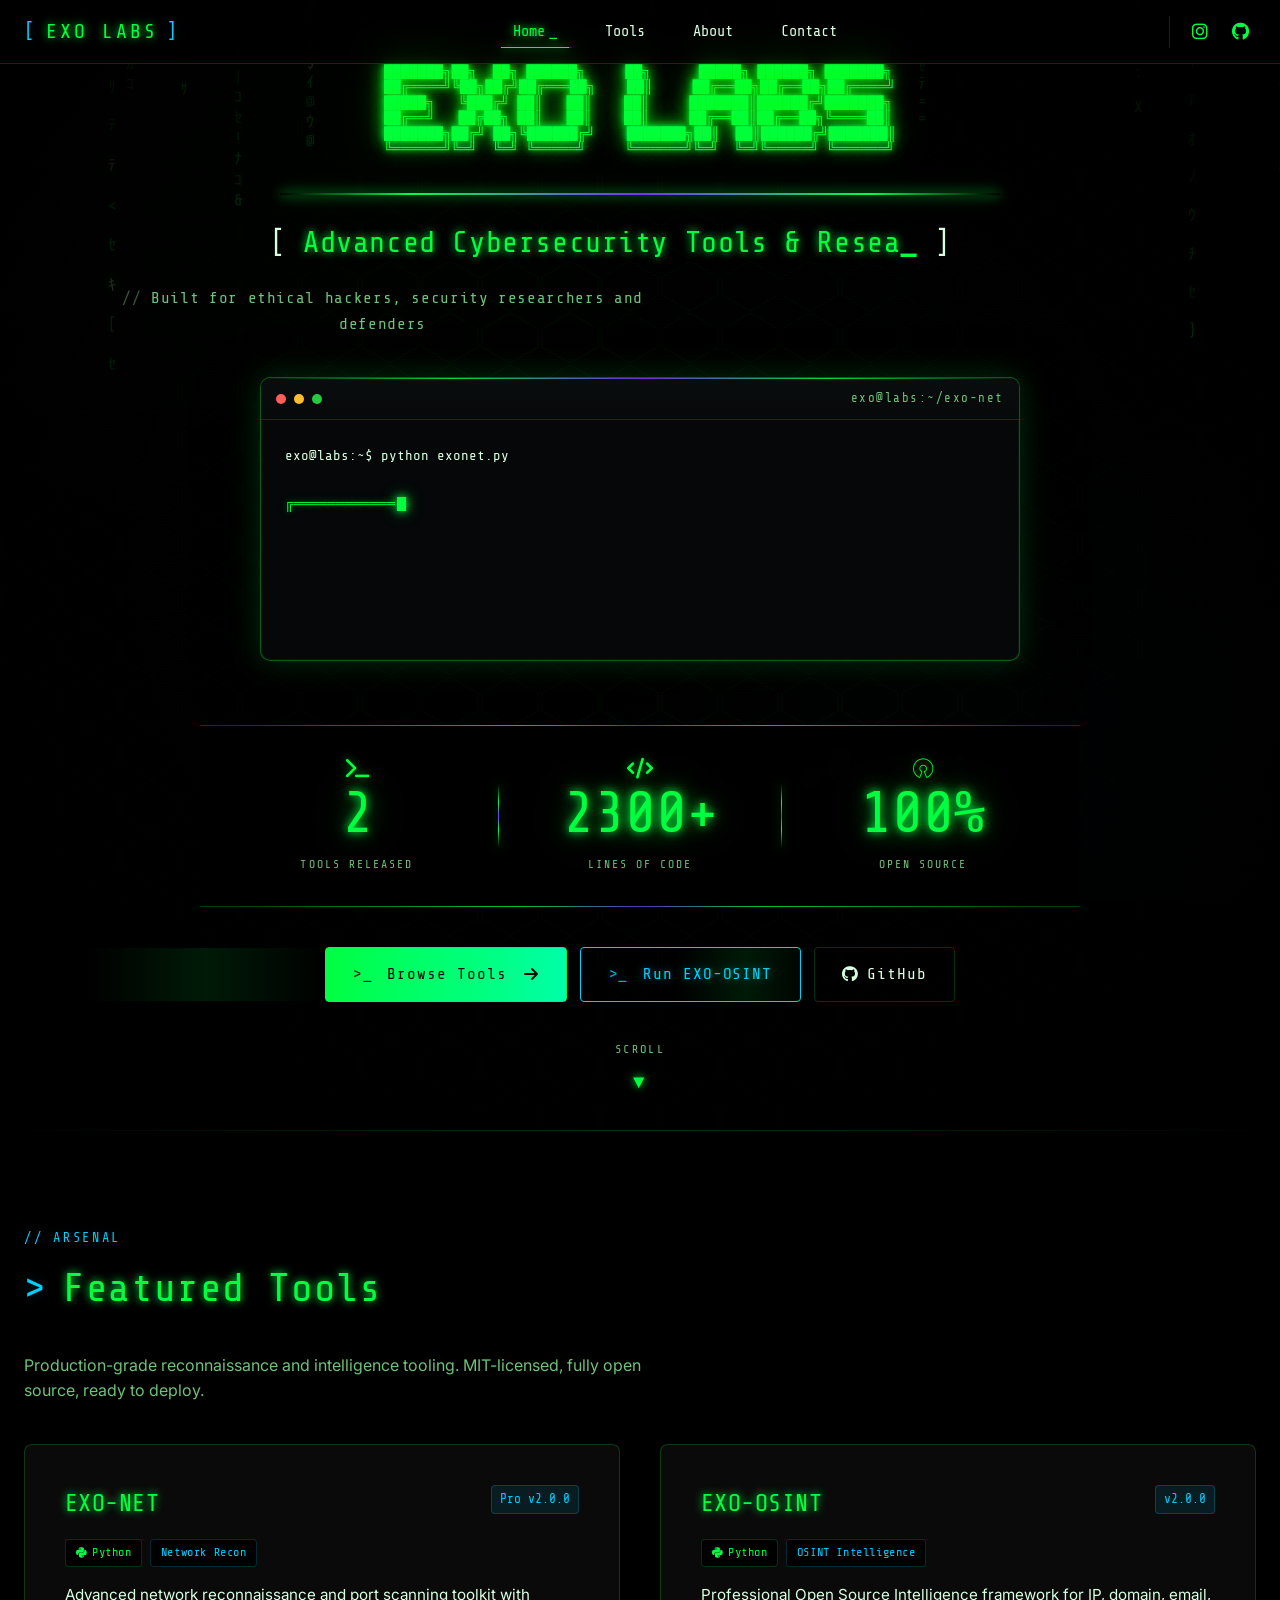
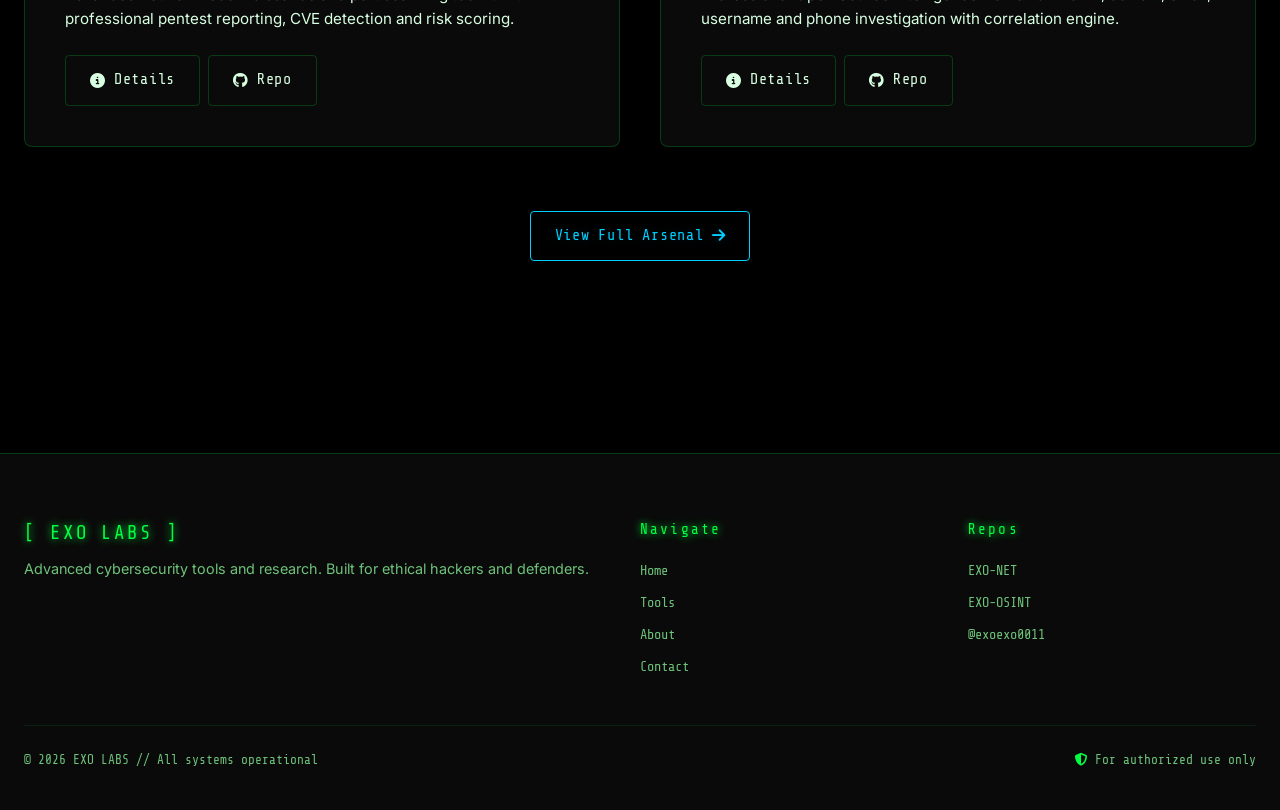
==== commit 90f3e9cb: "feat(v2): tool highlights, interactive menu terminal, 2300+ LoC tools.html - EXO-NET card: new 'v2.0" ====
--- a/index.html
+++ b/index.html
@@ -112,7 +112,7 @@
           <span class="stat-divider" aria-hidden="true"></span>
           <div class="stat-item" role="listitem">
             <i class="fa-solid fa-code" aria-hidden="true"></i>
-            <span class="stat-value" data-counter data-target="1000" data-suffix="+">0</span>
+            <span class="stat-value" data-counter data-target="2300" data-suffix="+">0</span>
             <span class="stat-label">Lines of Code</span>
           </div>
           <span class="stat-divider" aria-hidden="true"></span>
--- a/css/style.css
+++ b/css/style.css
@@ -1991,3 +1991,109 @@
   white-space: nowrap !important;
   border: 0 !important;
 }
+
+
+
+
+/* ============================================
+   Bug-fix v6 — Scroll indicator overlap
+   The "Scroll ▼" arrow is position:absolute at the bottom of the hero.
+   When the hero content (logo + terminal + stats + CTAs) grows taller
+   than 100vh — especially on mobile where the CTA row stacks into a
+   column — the GitHub button collides with the arrow.
+   ============================================ */
+
+/* Reserve space at the bottom of the hero so the absolute-positioned
+   scroll indicator can never overlap the CTA row on desktop. */
+.hero {
+  padding-bottom: calc(var(--space-xl) + 4rem) !important;
+}
+
+/* CTA row sits above the scroll indicator in the stacking order. */
+.cta-row {
+  position: relative;
+  z-index: 5;
+}
+
+/* On mobile the content is already tall and the user is obviously
+   going to scroll anyway — hide the scroll arrow entirely so it can
+   never sit on top of the GitHub button. */
+@media (max-width: 768px) {
+  .scroll-indicator {
+    display: none !important;
+  }
+
+  .hero {
+    /* No need to reserve scroll-arrow space when it's hidden. */
+    padding-bottom: var(--space-xl) !important;
+  }
+}
+
+
+
+
+/* ============================================
+   v2.0.0 Highlights — feature lists with ✦ marker
+   ============================================ */
+
+.feature-heading {
+  font-size: 0.85rem;
+  color: var(--secondary);
+  letter-spacing: 0.15em;
+  margin: var(--space-md) 0 0.75rem;
+  text-transform: uppercase;
+  display: flex;
+  align-items: center;
+  gap: 0.5rem;
+}
+
+.feature-heading:first-child {
+  margin-top: 0;
+}
+
+/* "v2.0.0" pill in front of "Highlights" */
+.hl-tag {
+  font-family: var(--font-mono);
+  font-size: 0.7rem;
+  letter-spacing: 0.1em;
+  padding: 0.1rem 0.45rem;
+  border-radius: 999px;
+  border: 1px solid var(--accent-purple, #7b2fff);
+  color: var(--accent-purple, #7b2fff);
+  background: rgba(123, 47, 255, 0.08);
+  text-shadow: 0 0 6px rgba(123, 47, 255, 0.5);
+  text-transform: none;
+}
+
+/* Override the default ▸ marker on highlight rows with a ✦ in purple */
+.tool-features.tool-highlights li::before {
+  content: "\2726";        /* ✦ */
+  color: var(--accent-purple, #7b2fff);
+  text-shadow:
+    0 0 6px rgba(123, 47, 255, 0.7),
+    0 0 14px rgba(123, 47, 255, 0.35);
+}
+
+.tool-features.tool-highlights li {
+  color: var(--text);
+  font-weight: 500;
+}
+
+/* Subtle outline + soft background to set highlights apart */
+.tool-features.tool-highlights {
+  padding: 0.6rem 0.85rem;
+  border: 1px solid rgba(123, 47, 255, 0.22);
+  border-radius: var(--radius-md);
+  background: linear-gradient(
+    180deg,
+    rgba(123, 47, 255, 0.05),
+    rgba(123, 47, 255, 0.015)
+  );
+  margin-bottom: var(--space-lg);
+}
+
+@media (max-width: 480px) {
+  .tool-features.tool-highlights {
+    padding: 0.5rem 0.6rem;
+  }
+}
